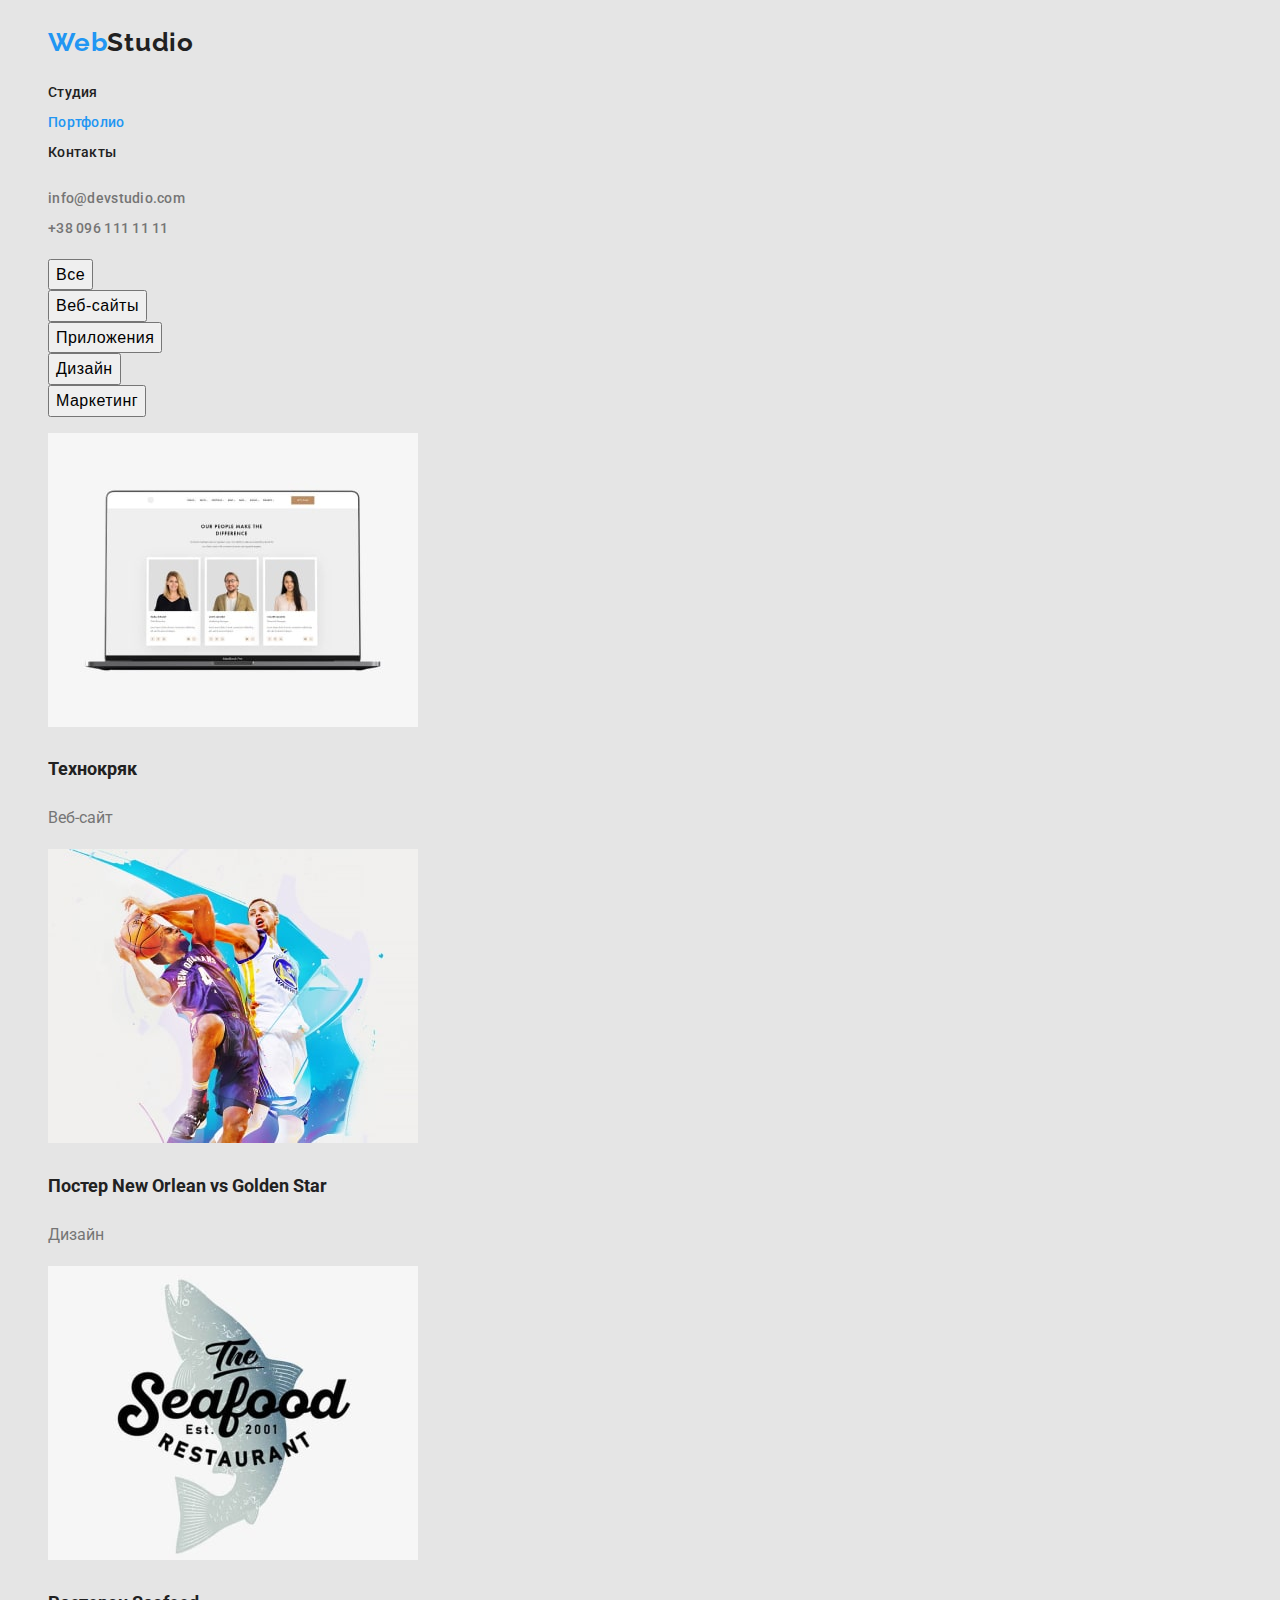
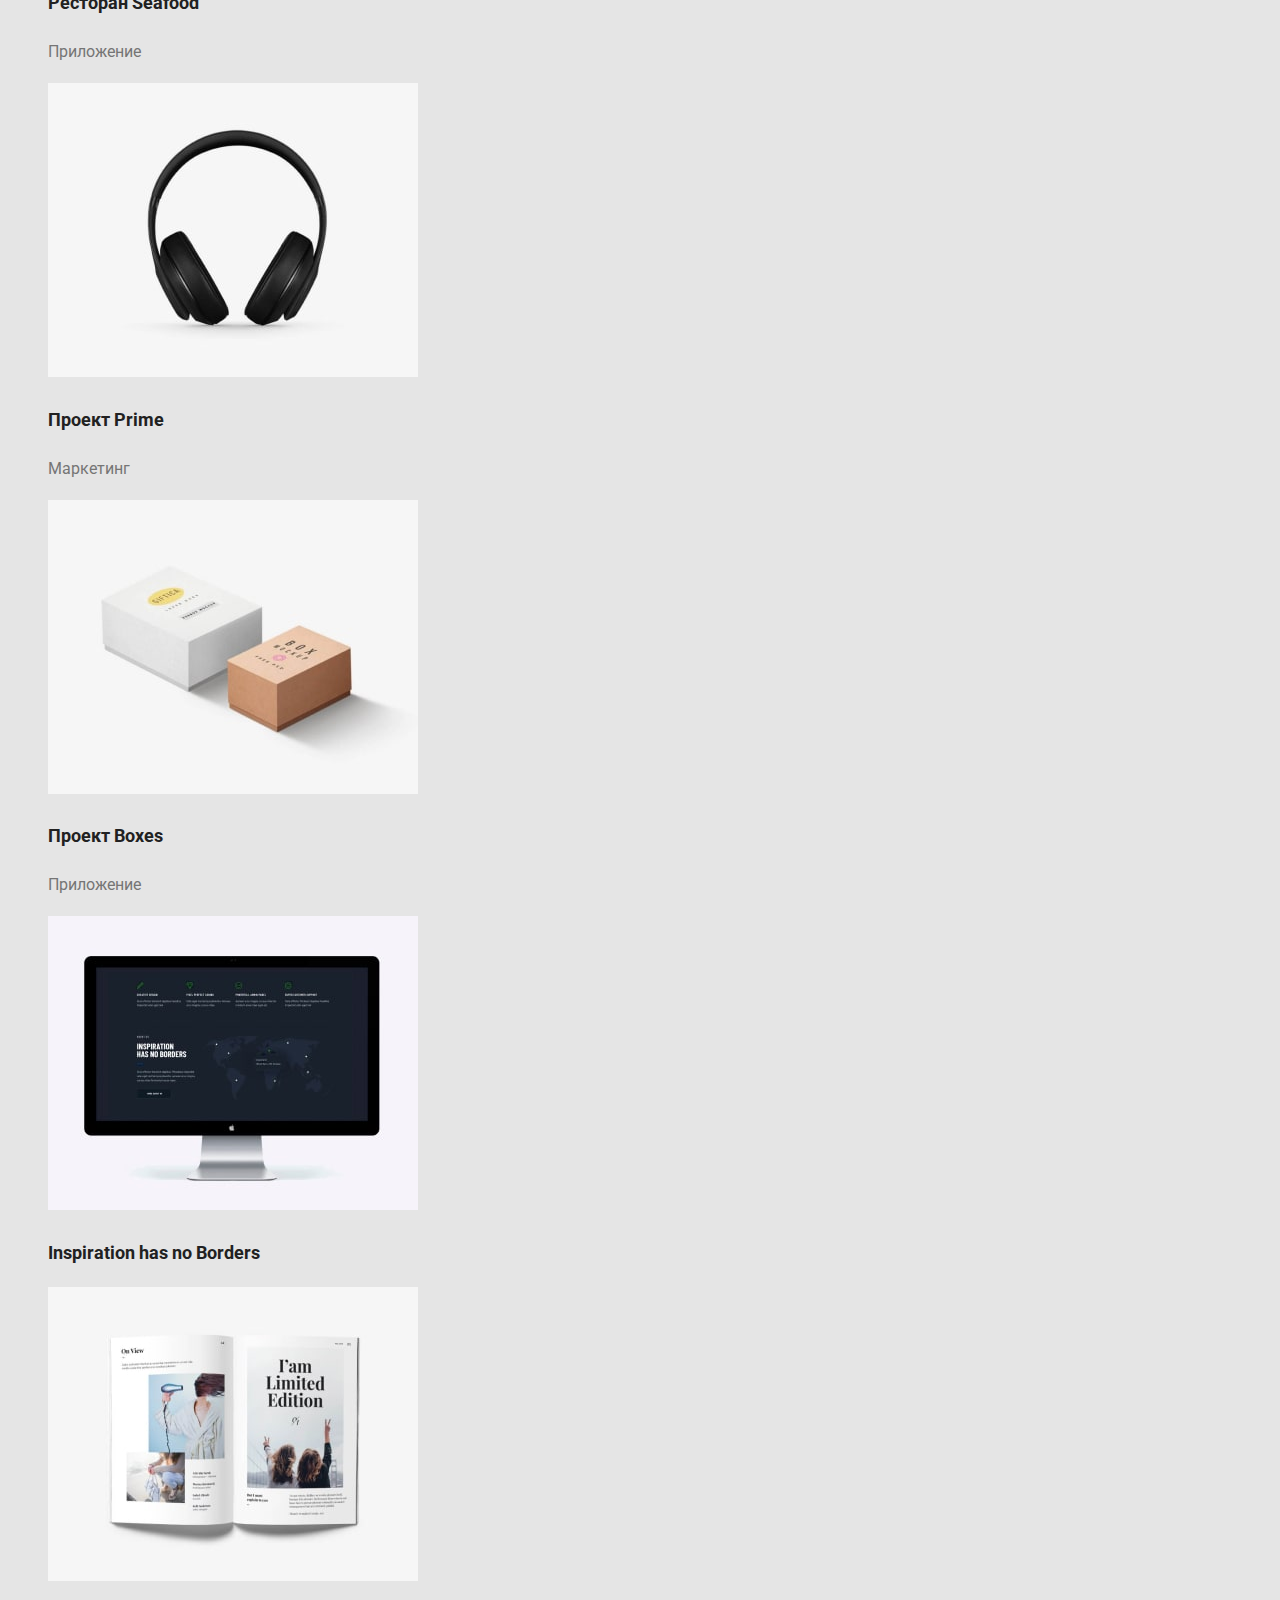
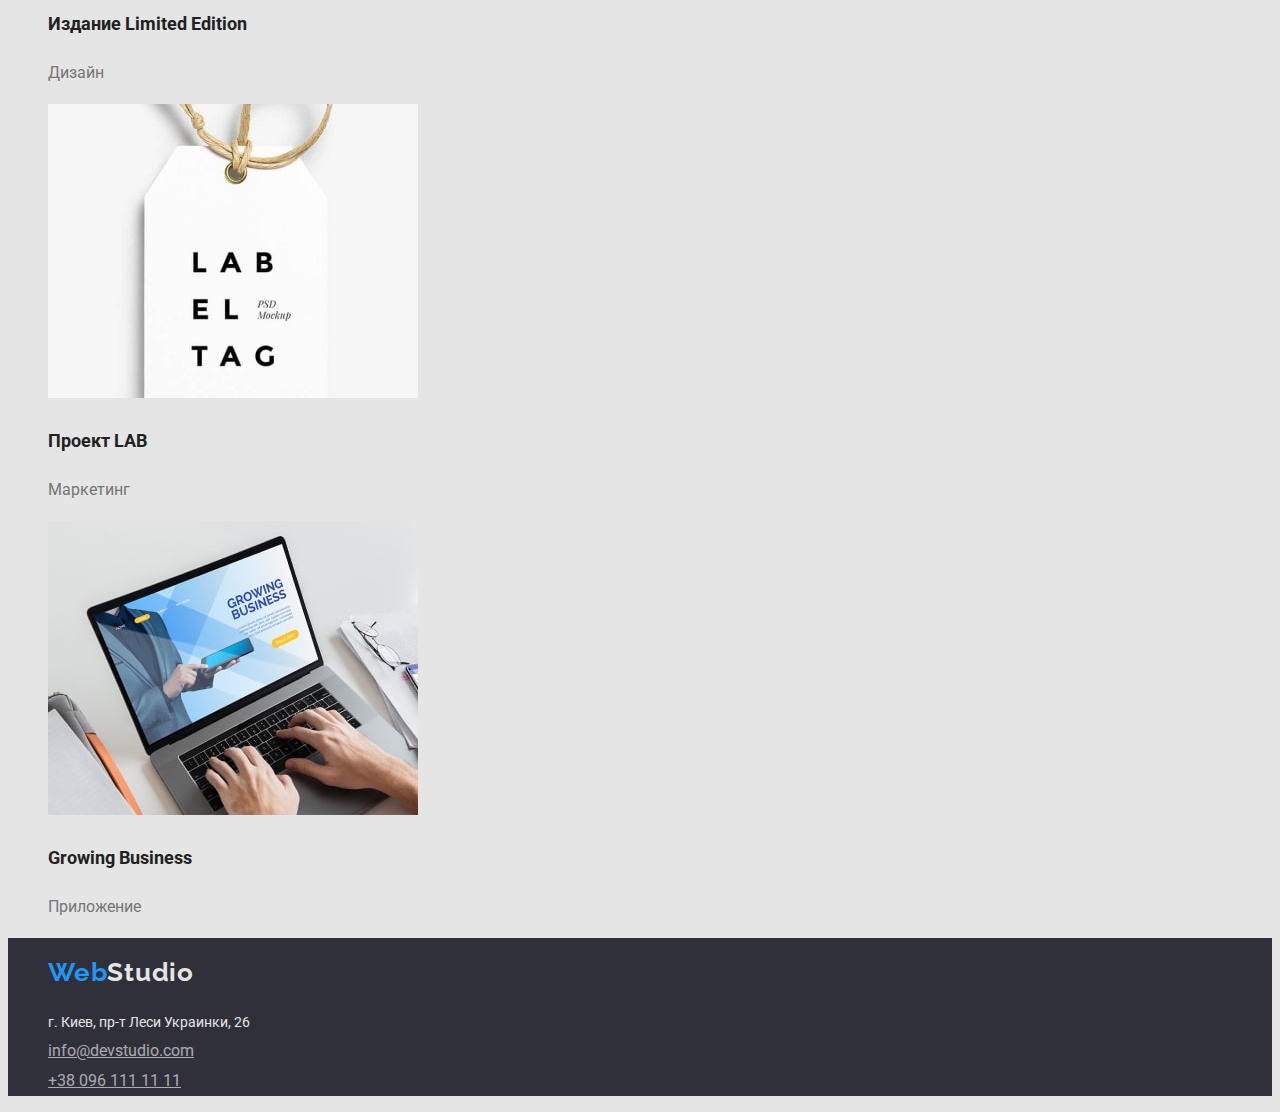
==== portfolio.html @ e4aa6d8c "+ hw-2" ====
<!DOCTYPE html>
<html lang="ru">

<head>
    <meta charset="UTF-8">
    <meta http-equiv="X-UA-Compatible" content="IE=edge">
    <meta name="viewport" content="width=device-width, initial-scale=1.0">
    <title>Документи</title>
    <link rel="preconnect" href="https://fonts.googleapis.com">
    <link rel="preconnect" href="https://fonts.gstatic.com" crossorigin>
    <link
        href="https://fonts.googleapis.com/css2?family=Raleway:wght@700&family=Roboto:wght@400;500;700;900&display=swap"
        rel="stylesheet">
    <link rel="stylesheet" href="https://cdnjs.cloudflare.com/ajax/libs/modern-normalize/1.1.0/modern-normalize.min.css"
        integrity="sha512-wpPYUAdjBVSE4KJnH1VR1HeZfpl1ub8YT/NKx4PuQ5NmX2tKuGu6U/JRp5y+Y8XG2tV+wKQpNHVUX03MfMFn9Q=="
        crossorigin="anonymous" referrerpolicy="no-referrer" />
    <link rel="stylesheet" href="css/styles.css">
</head>

<body>
    <header class="header">
        <a href="./index.html" class="header-logo"><span class="accent">Web</span>Studio</a>
        <nav class="header-nav">
            <ul class="list list-header">
                <li> <a class="link link-header " href="./index.html">Студия</a></li>
                <li> <a class="link link-header current" href="./portfolio.html">Портфолио</a></li>
                <li> <a class="link link-header" href="">Контакты</a></li>
            </ul>
        </nav>
        <ul class="list list-contact">
            <li><a class="link link-contact-header" href="mailto:info@example.com">info@devstudio.com</a></li>
            <li><a class="link link-contact-header" href="tel:+380991111111">+38 096 111 11 11</a></li>
        </ul>
    </header>
    <main>
        <h1 class="visually-hidden">Фильтр</h1>
        <section>
            <ul class="list item-btn ">
                <li><button type="button" class="btn">Все</button></li>
                <li><button type="button" class="btn">Веб-сайты</button></li>
                <li><button type="button" class="btn">Приложения</button></li>
                <li><button type="button" class="btn">Дизайн</button></li>
                <li><button type="button" class="btn">Маркетинг</button></li>
            </ul>
            <ul class="list  list-foto">
                <li>
                    <img src="./images/images-portfolio/technokriak-min.jpg" alt="Технокряк" width="370" />
                    <h2 class="title-foto">Технокряк</h2>
                    <p>Веб-сайт</p>
                </li>
                <li>
                    <img src="./images/images-portfolio/neworlean.jpg" alt="Постер" width="370" />
                    <h2 class="title-foto" lang="eu">Постер New Orlean vs Golden Star</h2>
                    <p>Дизайн</p>
                </li>
                <li>
                    <img src="./images/images-portfolio/seafood-min.jpg" alt="Ресторан" width="370" />
                    <h2 class="title-foto" lang="eu">Ресторан Seafood</h2>
                    <p>Приложение</p>
                </li>
                <li>
                    <img src="./images/images-portfolio/prime-min.jpg" alt="Проект" width="370" />
                    <h2 class="title-foto" lang="eu">Проект Prime</h2>
                    <p>Маркетинг</p>
                </li>
                <li>
                    <img src="./images/images-portfolio/boxes.jpg" alt="Проект" width="370" />
                    <h2 class="title-foto" lang="eu">Проект Boxes</h2>
                    <p>Приложение</p>
                </li>
                <li>
                    <img src="./images/images-portfolio/borders.jpg" alt="У вдохновения нет границ" width="370" />
                    <h2 class="title-foto" lang="eu">Inspiration has no Borders</h2>
                    <p></p>
                </li>
                <li>
                    <img src="./images/images-portfolio/limited.jpg" alt="Издание" width="370" />
                    <h2 class="title-foto" lang="eu">Издание Limited Edition</h2>
                    <p>Дизайн</p>
                </li>
                <li>
                    <img src="./images/images-portfolio/lab.jpg" alt="Проект" width="370" />
                    <h2 class="title-foto" lang="eu">Проект LAB</h2>
                    <p>Маркетинг</p>
                </li>
                <li>
                    <img src="./images/images-portfolio/growing.jpg" alt="Растущий бизнес" width="370" />
                    <h2 class="title-foto" lang="eu">Growing Business</h2>
                    <p>Приложение</p>
                </li>
            </ul>
        </section>

    </main>

    <!--футер-->
    <footer class="footer">
        <a href="./index.html" class="header-logo">
            <span class="accent-text">Web</span><span class="accent-footer">Studio</span>
        </a>
        <address>
            <ul class="list list-address">
                <li><a class="link-address" href="https://goo.gl/maps/5wdSebTPjXSbWdhW7">г. Киев, пр-т Леси Украинки,
                        26</a> </li>
                <li><a class="link link-contact" href="mailto:info@example.com">info@devstudio.com</a></li>
                <li><a class="link link-contact" href="tel:+380991111111">+38 096 111 11 11</a></li>
            </ul>
        </address>

    </footer>


</body>

</html>
---- css/styles.css ----
:root {
  --primary-text-color: #757575;
  --title-text-color: #212121;
  --accent-text-color: #2196f3;
  --primary-fon-color: #e5e5e5;
}
body {
  background-color: var(--primary-fon-color);
  color: var(--primary-text-color);

  font-family: Roboto, sans-serif;
  font-size: 16px;
  line-height: 1.87em;
}

/*------------HEADER------------------*/
.visually-hidden {
  position: absolute;
  clip: rect(0 0 0 0);
  width: 1px;
  height: 1px;
  margin: -1px;
  border: 0;
  padding: 0;
  overflow: hidden;
}

.header-logo {
  color: var(--title-text-color);
  font-family: Raleway;
  font-weight: 700;
  font-size: 26px;
  line-height: 1.15;
  letter-spacing: 0.03em;
  text-decoration: none;
}
.accent {
  color: var(--accent-text-color);
}
.link-header {
  color: var(--title-text-color);
  font-weight: 500;
  font-size: 14px;
  line-height: 1.14;
  letter-spacing: 0.02em;
  text-decoration: none;
}
.current{
  color: var(--accent-text-color);
}
.link-header:hover,
:focus {
  color: #2196f3;
}
.link-contact-header {
    color: rgba(117, 117, 117, 1);
    font-weight: 500;
    font-size: 14px;
    line-height: 1.14;
    letter-spacing: 0.02em;
    text-decoration: none;
  }
.link-contact-header:hover,
:focus {
  color: #2196f3;
  text-decoration: none;
}
.link {
  list-style: none;
}
.list {
  list-style: none;
}
/*------------main-------------*/
.btn {
  font-weight: 500;
  font-size: 16px;
  line-height: 1.6;
  cursor: pointer;
  text-align: center;
  letter-spacing: 0.03em;
}
.btn:hover,
:focus {
  color: var(--accent-text-color);
}

.title-foto {
  color: var(--title-text-color);
  font-weight: 700;
  font-size: 18px;
  line-height: 2;
}
/*---------------------FOOTER----------------------*/
.accent-text {
  color: var(--accent-text-color);
  font-family: Raleway;
  font-weight: 700;
  font-size: 26px;
  line-height: 1.15;
  text-decoration: none;
}
.header-logo {
  display: inline-block;
  margin-top: 20px;
  margin-left: 40px;
}
.accent-footer {
  color: var(--primary-fon-color);
}
.link-address {
  color:var(--primary-fon-color);
  font-family: Roboto, sans-serif;
  font-weight: 400;
  font-size: 14px;
  line-height: 1.71;
  font-style: normal;
  text-decoration: none;
}
.link-contact {
  font-family: Roboto, sans-serif;
  font-style: normal;
  color:  rgba(255, 255, 255, 0.6);
}
.footer {
  background-color: rgba(47, 48, 58, 1);
;
}

/*------------------HERO----------------*/
.hero {
  background: #2f303a;
}
.title-hero {
  color: #ffffff;
  font-weight: 900;
  font-size: 44px;
  line-height: 1.36;
  text-align: center;
  letter-spacing: 0.06em;
  text-transform: uppercase;
}
.title-btn {
  background-color: var(--accent-text-color);
  color: #ffffff;
  font-size: 16px;
  line-height: 1.87;
  align-items: center;
  text-align: center;
  letter-spacing: 0.06em;
  
}
/*---------------INFO----------------*/
.title-info {
  font-weight: bold;
  font-size: 14px;
  line-height: 1.14;
  letter-spacing: 0.03em;
  text-transform: uppercase;
  color: #212121;
}
.text-info {
  font-style: normal;
  font-weight: normal;
  font-size: 14px;
  line-height: 1.71;
  letter-spacing: 0.03em;
}
/*----------WORK----------------*/
.title-work {
  font-style: normal;
  font-weight: bold;
  font-size: 36px;
  line-height: 1.7;
  text-align: center;
  letter-spacing: 0.03em;
  color: #212121;
}
/*------------------TEAM-------------*/
.title-team {
  font-style: normal;
  font-weight: bold;
  font-size: 36px;
  line-height: 1.7;
  text-align: center;
  letter-spacing: 0.03em;
  color: #212121;
}
.title-pre-team {
  font-style: normal;
  font-weight: 500;
  font-size: 16px;
  line-height: 1.19;
  text-align: center;
  letter-spacing: 0.03em;
  color: #212121;
}
.text-team {
  font-style: normal;
  font-weight: normal;
  font-size: 16px;
  line-height: 1.19;
  text-align: center;
  letter-spacing: 0.03em;
}
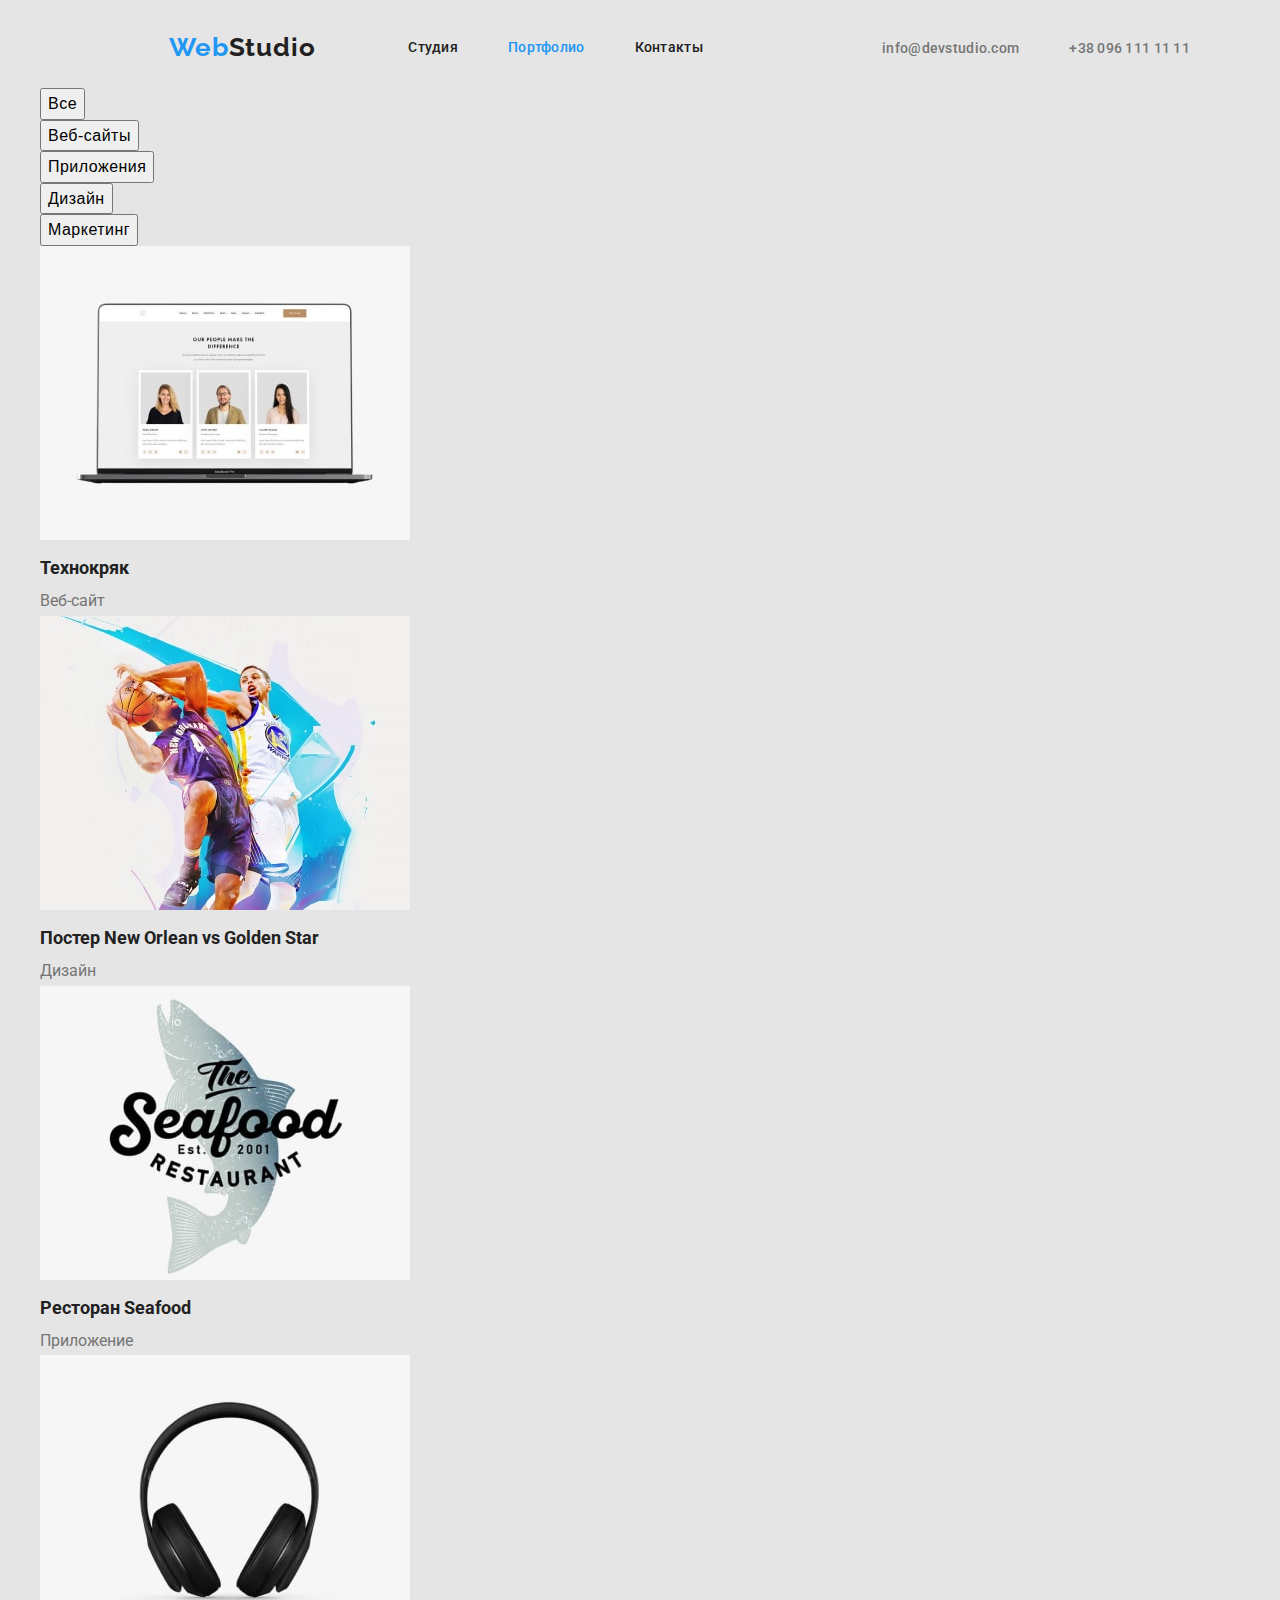
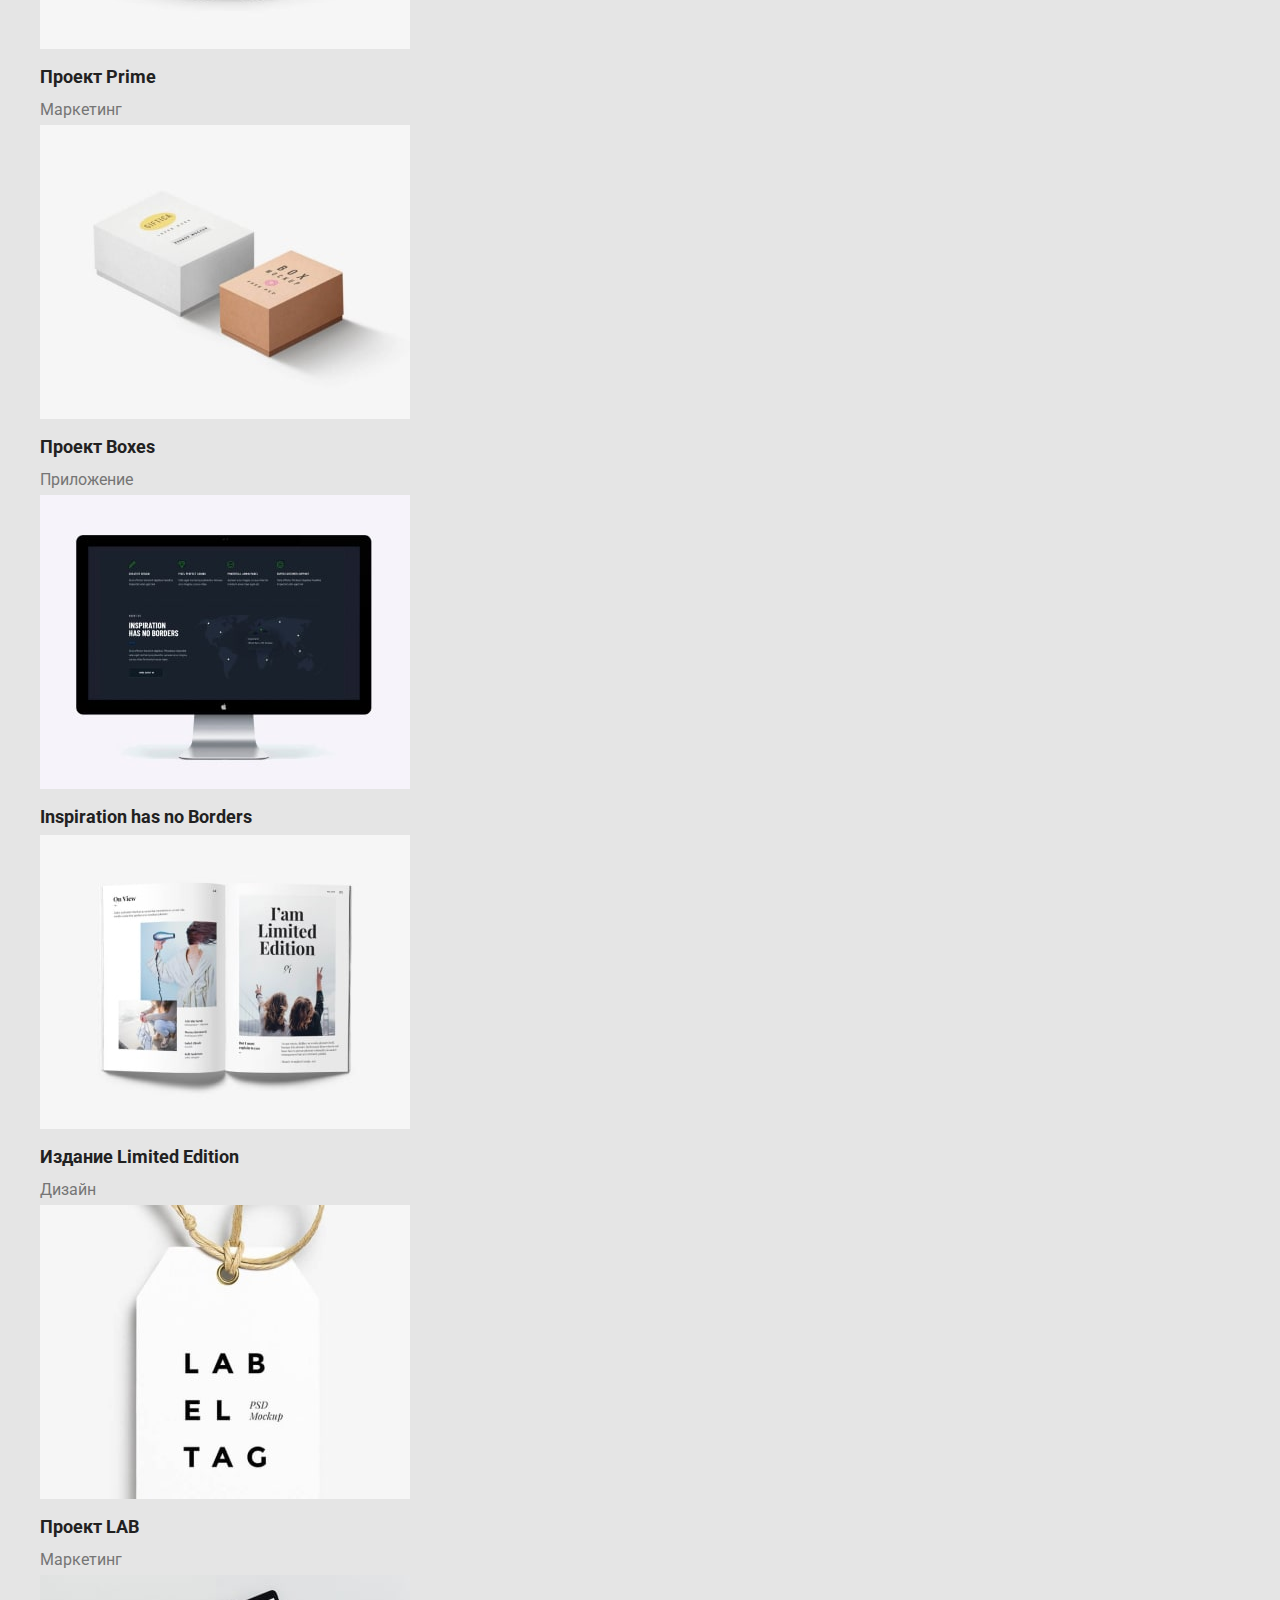
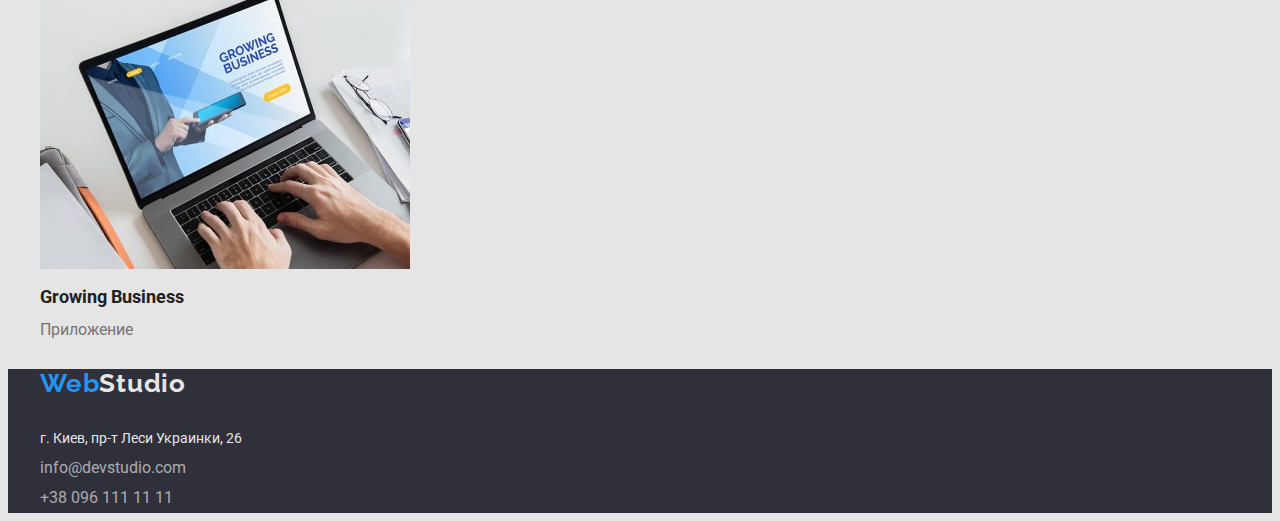
==== commit 2f9876fc: "+index css flex" ====
--- a/portfolio.html
+++ b/portfolio.html
@@ -11,18 +11,19 @@
     <link
         href="https://fonts.googleapis.com/css2?family=Raleway:wght@700&family=Roboto:wght@400;500;700;900&display=swap"
         rel="stylesheet">
-    <link rel="stylesheet" href="https://cdnjs.cloudflare.com/ajax/libs/modern-normalize/1.1.0/modern-normalize.min.css"
-        integrity="sha512-wpPYUAdjBVSE4KJnH1VR1HeZfpl1ub8YT/NKx4PuQ5NmX2tKuGu6U/JRp5y+Y8XG2tV+wKQpNHVUX03MfMFn9Q=="
-        crossorigin="anonymous" referrerpolicy="no-referrer" />
-    <link rel="stylesheet" href="css/styles.css">
+        <link rel="stylesheet" href="https://cdnjs.cloudflare.com/ajax/libs/modern-normalize/1.1.0/modern-normalize.min.css" integrity="sha512-wpPYUAdjBVSE4KJnH1VR1HeZfpl1ub8YT/NKx4PuQ5NmX2tKuGu6U/JRp5y+Y8XG2tV+wKQpNHVUX03MfMFn9Q==" crossorigin="anonymous" referrerpolicy="no-referrer" />
+    <link rel="stylesheet" href="./css/styles.css">
 </head>
 
 <body>
     <header class="header">
-        <a href="./index.html" class="header-logo"><span class="accent">Web</span>Studio</a>
+        <div class="container nav-header">
+        <a href="./index.html" class="header-logo">
+            <span class="accent">Web</span>Studio
+        </a>
         <nav class="header-nav">
             <ul class="list list-header">
-                <li> <a class="link link-header " href="./index.html">Студия</a></li>
+                <li> <a class="link link-header" href="./index.html">Студия</a></li>
                 <li> <a class="link link-header current" href="./portfolio.html">Портфолио</a></li>
                 <li> <a class="link link-header" href="">Контакты</a></li>
             </ul>
@@ -31,8 +32,10 @@
             <li><a class="link link-contact-header" href="mailto:info@example.com">info@devstudio.com</a></li>
             <li><a class="link link-contact-header" href="tel:+380991111111">+38 096 111 11 11</a></li>
         </ul>
+    </div>
     </header>
     <main>
+        <div class="container">
         <h1 class="visually-hidden">Фильтр</h1>
         <section>
             <ul class="list item-btn ">
@@ -90,11 +93,12 @@
                 </li>
             </ul>
         </section>
-
+</div>
     </main>
 
     <!--футер-->
     <footer class="footer">
+        <div class="container">
         <a href="./index.html" class="header-logo">
             <span class="accent-text">Web</span><span class="accent-footer">Studio</span>
         </a>
@@ -106,7 +110,7 @@
                 <li><a class="link link-contact" href="tel:+380991111111">+38 096 111 11 11</a></li>
             </ul>
         </address>
-
+</div>
     </footer>
 
 
--- a/css/styles.css
+++ b/css/styles.css
@@ -12,7 +12,28 @@
   font-size: 16px;
   line-height: 1.87em;
 }
-
+p,
+h1,
+h2,
+h3,
+h4,
+h5,
+h6{
+  margin:0;
+}
+ul{
+  margin: 0;
+  padding: 0;
+}
+button{
+  cursor: pointer;
+}
+.container {
+  margin-left: auto;
+  margin-right: auto;
+  width: 1200px;
+
+}
 /*------------HEADER------------------*/
 .visually-hidden {
   position: absolute;
@@ -24,7 +45,6 @@
   padding: 0;
   overflow: hidden;
 }
-
 .header-logo {
   color: var(--title-text-color);
   font-family: Raleway;
@@ -33,24 +53,46 @@
   line-height: 1.15;
   letter-spacing: 0.03em;
   text-decoration: none;
+  display: block;
+
+  margin-top: 24px;
+  margin-bottom: 25px;
+  margin-left: auto;
+  
+
 }
 .accent {
   color: var(--accent-text-color);
 }
+.list-header{
+  display:flex;
+  margin-left:  93px;;
+}
+.list-header .link-header:not(last-child){
+    margin-right: 50px;
+}
+
+
 .link-header {
+  display:block;
+  padding-top: 32px; ;
+  padding-bottom: 32px;
+
   color: var(--title-text-color);
   font-weight: 500;
   font-size: 14px;
   line-height: 1.14;
   letter-spacing: 0.02em;
   text-decoration: none;
-}
-.current{
-  color: var(--accent-text-color);
-}
+  
+}
+
 .link-header:hover,
 :focus {
   color: #2196f3;
+}
+.current{
+  color: var(--accent-text-color);
 }
 .link-contact-header {
     color: rgba(117, 117, 117, 1);
@@ -65,8 +107,20 @@
   color: #2196f3;
   text-decoration: none;
 }
+.nav-header{
+  display:flex;
+  align-items: center;
+}
+.list-contact{
+  display:flex;
+  margin-left: auto;
+}
+.link-contact-header:not(last-child){
+  margin-right: 50px;
+}
 .link {
   list-style: none;
+  text-decoration: none;
 }
 .list {
   list-style: none;
@@ -92,6 +146,12 @@
   line-height: 2;
 }
 /*---------------------FOOTER----------------------*/
+
+.footer-container
+{
+  padding-top: 60px;
+  padding-bottom: 60px;
+}
 .accent-text {
   color: var(--accent-text-color);
   font-family: Raleway;
@@ -100,11 +160,7 @@
   line-height: 1.15;
   text-decoration: none;
 }
-.header-logo {
-  display: inline-block;
-  margin-top: 20px;
-  margin-left: 40px;
-}
+
 .accent-footer {
   color: var(--primary-fon-color);
 }
@@ -128,13 +184,21 @@
 }
 
 /*------------------HERO----------------*/
-.hero {
-  background: #2f303a;
+
+.hero-container{
+  padding-top: 94px;
+  padding-bottom: 94px;
+  background-color: #2F303A
+}
+.title-hero {
+  display: block;
+  margin-top:auto;
+  
 }
 .title-hero {
   color: #ffffff;
-  font-weight: 900;
-  font-size: 44px;
+font-weight: 900;
+font-size: 44px;
   line-height: 1.36;
   text-align: center;
   letter-spacing: 0.06em;
@@ -145,12 +209,33 @@
   color: #ffffff;
   font-size: 16px;
   line-height: 1.87;
-  align-items: center;
-  text-align: center;
   letter-spacing: 0.06em;
   
 }
+.title-btn{
+  display:block;
+  margin: auto;
+  margin-top: 30px;
+  width: 200px;
+  height: 50px;
+  
+
+
+}
 /*---------------INFO----------------*/
+.container-info{
+  padding-top: 94px;
+  padding-bottom: 94px;
+}
+.list-info{
+  display:flex;
+}
+.list-info .item-info:not(last-child) {
+  padding-right: 30px;
+}
+.title-info{
+  padding-bottom: 10px;
+}
 .title-info {
   font-weight: bold;
   font-size: 14px;
@@ -167,6 +252,20 @@
   letter-spacing: 0.03em;
 }
 /*----------WORK----------------*/
+.title-work{
+  margin-bottom: 50px;
+}
+.container-work{
+  padding-top: 94px;
+  padding-bottom: 94px;
+
+}
+.list-work{
+  display: flex;
+}
+.item-work:not(last-child){
+  padding-right: 30px;
+}
 .title-work {
   font-style: normal;
   font-weight: bold;
@@ -177,6 +276,19 @@
   color: #212121;
 }
 /*------------------TEAM-------------*/
+.title-team{
+  margin-bottom:50px;
+}
+.container-team{
+  padding-top: 94px;
+  padding-bottom: 94px;
+}
+.list-team{
+  display: flex;
+}
+.item-team{
+  padding-right: 30px;
+}
 .title-team {
   font-style: normal;
   font-weight: bold;
@@ -194,6 +306,8 @@
   text-align: center;
   letter-spacing: 0.03em;
   color: #212121;
+
+  margin-top: 30px;
 }
 .text-team {
   font-style: normal;
@@ -202,4 +316,6 @@
   line-height: 1.19;
   text-align: center;
   letter-spacing: 0.03em;
-}
+
+margin-top: 10px;
+}
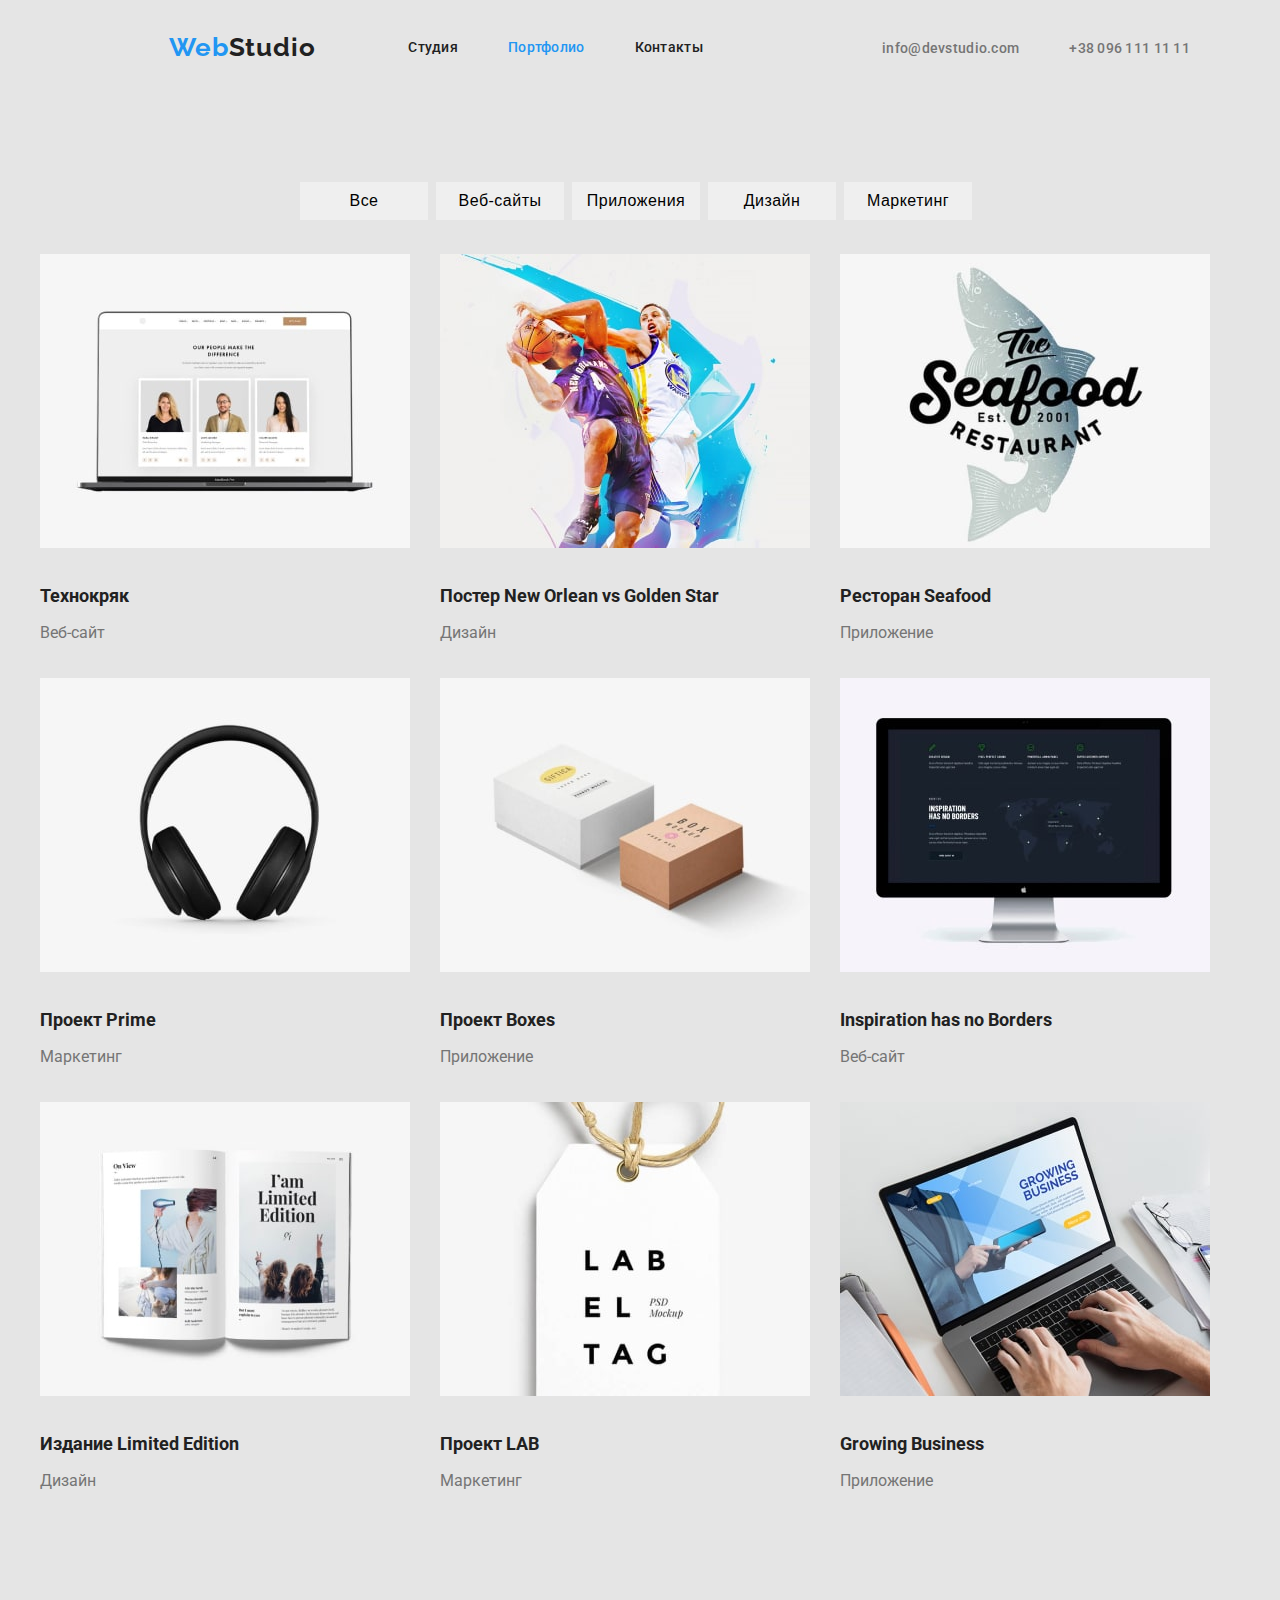
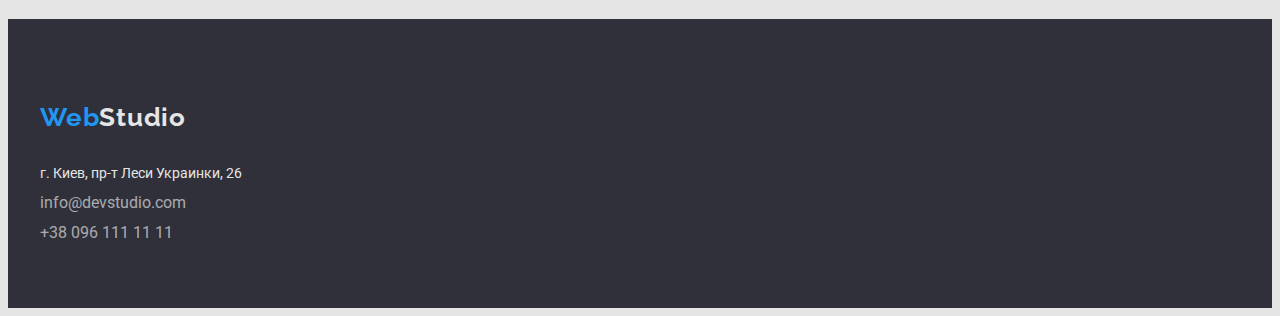
==== commit 22126b6a: "+portfolio css flex" ====
--- a/portfolio.html
+++ b/portfolio.html
@@ -11,106 +11,109 @@
     <link
         href="https://fonts.googleapis.com/css2?family=Raleway:wght@700&family=Roboto:wght@400;500;700;900&display=swap"
         rel="stylesheet">
-        <link rel="stylesheet" href="https://cdnjs.cloudflare.com/ajax/libs/modern-normalize/1.1.0/modern-normalize.min.css" integrity="sha512-wpPYUAdjBVSE4KJnH1VR1HeZfpl1ub8YT/NKx4PuQ5NmX2tKuGu6U/JRp5y+Y8XG2tV+wKQpNHVUX03MfMFn9Q==" crossorigin="anonymous" referrerpolicy="no-referrer" />
+    <link rel="stylesheet" href="https://cdnjs.cloudflare.com/ajax/libs/modern-normalize/1.1.0/modern-normalize.min.css"
+        integrity="sha512-wpPYUAdjBVSE4KJnH1VR1HeZfpl1ub8YT/NKx4PuQ5NmX2tKuGu6U/JRp5y+Y8XG2tV+wKQpNHVUX03MfMFn9Q=="
+        crossorigin="anonymous" referrerpolicy="no-referrer" />
     <link rel="stylesheet" href="./css/styles.css">
 </head>
 
 <body>
     <header class="header">
         <div class="container nav-header">
-        <a href="./index.html" class="header-logo">
-            <span class="accent">Web</span>Studio
-        </a>
-        <nav class="header-nav">
-            <ul class="list list-header">
-                <li> <a class="link link-header" href="./index.html">Студия</a></li>
-                <li> <a class="link link-header current" href="./portfolio.html">Портфолио</a></li>
-                <li> <a class="link link-header" href="">Контакты</a></li>
+            <a href="./index.html" class="header-logo">
+                <span class="accent">Web</span>Studio
+            </a>
+            <nav class="header-nav">
+                <ul class="list list-header">
+                    <li> <a class="link link-header" href="./index.html">Студия</a></li>
+                    <li> <a class="link link-header current" href="./portfolio.html">Портфолио</a></li>
+                    <li> <a class="link link-header" href="">Контакты</a></li>
+                </ul>
+            </nav>
+            <ul class="list list-contact">
+                <li><a class="link link-contact-header" href="mailto:info@example.com">info@devstudio.com</a></li>
+                <li><a class="link link-contact-header" href="tel:+380991111111">+38 096 111 11 11</a></li>
             </ul>
-        </nav>
-        <ul class="list list-contact">
-            <li><a class="link link-contact-header" href="mailto:info@example.com">info@devstudio.com</a></li>
-            <li><a class="link link-contact-header" href="tel:+380991111111">+38 096 111 11 11</a></li>
-        </ul>
-    </div>
+        </div>
     </header>
     <main>
-        <div class="container">
-        <h1 class="visually-hidden">Фильтр</h1>
-        <section>
-            <ul class="list item-btn ">
-                <li><button type="button" class="btn">Все</button></li>
-                <li><button type="button" class="btn">Веб-сайты</button></li>
-                <li><button type="button" class="btn">Приложения</button></li>
-                <li><button type="button" class="btn">Дизайн</button></li>
-                <li><button type="button" class="btn">Маркетинг</button></li>
-            </ul>
-            <ul class="list  list-foto">
-                <li>
-                    <img src="./images/images-portfolio/technokriak-min.jpg" alt="Технокряк" width="370" />
-                    <h2 class="title-foto">Технокряк</h2>
-                    <p>Веб-сайт</p>
-                </li>
-                <li>
-                    <img src="./images/images-portfolio/neworlean.jpg" alt="Постер" width="370" />
-                    <h2 class="title-foto" lang="eu">Постер New Orlean vs Golden Star</h2>
-                    <p>Дизайн</p>
-                </li>
-                <li>
-                    <img src="./images/images-portfolio/seafood-min.jpg" alt="Ресторан" width="370" />
-                    <h2 class="title-foto" lang="eu">Ресторан Seafood</h2>
-                    <p>Приложение</p>
-                </li>
-                <li>
-                    <img src="./images/images-portfolio/prime-min.jpg" alt="Проект" width="370" />
-                    <h2 class="title-foto" lang="eu">Проект Prime</h2>
-                    <p>Маркетинг</p>
-                </li>
-                <li>
-                    <img src="./images/images-portfolio/boxes.jpg" alt="Проект" width="370" />
-                    <h2 class="title-foto" lang="eu">Проект Boxes</h2>
-                    <p>Приложение</p>
-                </li>
-                <li>
-                    <img src="./images/images-portfolio/borders.jpg" alt="У вдохновения нет границ" width="370" />
-                    <h2 class="title-foto" lang="eu">Inspiration has no Borders</h2>
-                    <p></p>
-                </li>
-                <li>
-                    <img src="./images/images-portfolio/limited.jpg" alt="Издание" width="370" />
-                    <h2 class="title-foto" lang="eu">Издание Limited Edition</h2>
-                    <p>Дизайн</p>
-                </li>
-                <li>
-                    <img src="./images/images-portfolio/lab.jpg" alt="Проект" width="370" />
-                    <h2 class="title-foto" lang="eu">Проект LAB</h2>
-                    <p>Маркетинг</p>
-                </li>
-                <li>
-                    <img src="./images/images-portfolio/growing.jpg" alt="Растущий бизнес" width="370" />
-                    <h2 class="title-foto" lang="eu">Growing Business</h2>
-                    <p>Приложение</p>
-                </li>
-            </ul>
-        </section>
-</div>
+        <div class="container filter-container">
+            <h1 class="visually-hidden">Фильтр</h1>
+            <section>
+                <ul class="list items-btn ">
+                    <li><button type="button" class="btn">Все</button></li>
+                    <li><button type="button" class="btn">Веб-сайты</button></li>
+                    <li><button type="button" class="btn">Приложения</button></li>
+                    <li><button type="button" class="btn">Дизайн</button></li>
+                    <li><button type="button" class="btn">Маркетинг</button></li>
+                </ul>
+                <ul class="list  list-foto">
+                    <li class="item-foto">
+                        <img src="./images/images-portfolio/technokriak-min.jpg" alt="Технокряк" width="370" />
+                        <h2 class="title-foto">Технокряк</h2>
+                        <p class="text-foto">Веб-сайт</p>
+                    </li>
+                    <li class="item-foto">
+                        <img src="./images/images-portfolio/neworlean.jpg" alt="Постер" width="370" />
+                        <h2 class="title-foto" lang="eu">Постер New Orlean vs Golden Star</h2>
+                        <p class="text-foto">Дизайн</p>
+                    </li>
+                    <li class="item-foto">
+                        <img src="./images/images-portfolio/seafood-min.jpg" alt="Ресторан" width="370" />
+                        <h2 class="title-foto" lang="eu">Ресторан Seafood</h2>
+                        <p class="text-foto">Приложение</p>
+                    </li>
+                    <li class="item-foto">
+                        <img src="./images/images-portfolio/prime-min.jpg" alt="Проект" width="370" />
+                        <h2 class="title-foto" lang="eu">Проект Prime</h2>
+                        <p class="text-foto">Маркетинг</p>
+                    </li>
+                    <li class="item-foto">
+                        <img src="./images/images-portfolio/boxes.jpg" alt="Проект" width="370" />
+                        <h2 class="title-foto" lang="eu">Проект Boxes</h2>
+                        <p class="text-foto">Приложение</p>
+                    </li>
+                    <li class="item-foto">
+                        <img src="./images/images-portfolio/borders.jpg" alt="У вдохновения нет границ" width="370" />
+                        <h2 class="title-foto" lang="eu">Inspiration has no Borders</h2>
+                        <p class="text-foto">Веб-сайт</p>
+                    </li>
+                    <li class="item-foto">
+                        <img src="./images/images-portfolio/limited.jpg" alt="Издание" width="370" />
+                        <h2 class="title-foto" lang="eu">Издание Limited Edition</h2>
+                        <p class="text-foto">Дизайн</p>
+                    </li>
+                    <li class="item-foto">
+                        <img src="./images/images-portfolio/lab.jpg" alt="Проект" width="370" />
+                        <h2 class="title-foto" lang="eu">Проект LAB</h2>
+                        <p class="text-foto">Маркетинг</p>
+                    </li>
+                    <li class="item-foto">
+                        <img src="./images/images-portfolio/growing.jpg" alt="Растущий бизнес" width="370" />
+                        <h2 class="title-foto" lang="eu">Growing Business</h2>
+                        <p class="text-foto">Приложение</p>
+                    </li>
+                </ul>
+            </section>
+        </div>
     </main>
 
     <!--футер-->
     <footer class="footer">
-        <div class="container">
-        <a href="./index.html" class="header-logo">
-            <span class="accent-text">Web</span><span class="accent-footer">Studio</span>
-        </a>
-        <address>
-            <ul class="list list-address">
-                <li><a class="link-address" href="https://goo.gl/maps/5wdSebTPjXSbWdhW7">г. Киев, пр-т Леси Украинки,
-                        26</a> </li>
-                <li><a class="link link-contact" href="mailto:info@example.com">info@devstudio.com</a></li>
-                <li><a class="link link-contact" href="tel:+380991111111">+38 096 111 11 11</a></li>
-            </ul>
-        </address>
-</div>
+        <div class="container footer-container">
+            <a href="./index.html" class="header-logo">
+                <span class="accent-text">Web</span><span class="accent-footer">Studio</span>
+            </a>
+            <address>
+                <ul class="list list-address">
+                    <li><a class="link-address" href="https://goo.gl/maps/5wdSebTPjXSbWdhW7">г. Киев, пр-т Леси
+                            Украинки,
+                            26</a> </li>
+                    <li><a class="link link-contact" href="mailto:info@example.com">info@devstudio.com</a></li>
+                    <li><a class="link link-contact" href="tel:+380991111111">+38 096 111 11 11</a></li>
+                </ul>
+            </address>
+        </div>
     </footer>
 
 
--- a/css/styles.css
+++ b/css/styles.css
@@ -126,17 +126,32 @@
   list-style: none;
 }
 /*------------main-------------*/
+.filter-container{
+  padding-top: 94px;
+  padding-bottom: 94px;
+}
+.items-btn{
+  display: block;
+  display: flex;
+  justify-content: center;
+  margin-bottom: 34px;
+}
 .btn {
   font-weight: 500;
   font-size: 16px;
-  line-height: 1.6;
-  cursor: pointer;
-  text-align: center;
-  letter-spacing: 0.03em;
+  line-height: 1.16;
+  letter-spacing: 0.03em;
+
+  width: 128px;
+  height: 38px;
+  margin-right: 8px;
+  border: rgba(117, 117, 117, 1);
 }
 .btn:hover,
 :focus {
-  color: var(--accent-text-color);
+  background-color: var(--accent-text-color);
+  color:#ffffff;
+
 }
 
 .title-foto {
@@ -218,9 +233,21 @@
   margin-top: 30px;
   width: 200px;
   height: 50px;
-  
-
-
+}
+.list-foto{
+  display: flex;
+  flex-wrap: wrap;
+}
+.item-foto{
+  margin-right: 30px;
+  
+}
+.title-foto {
+  margin-top: 20px;
+}
+.text-foto{
+  margin-top: 4px;
+  margin-bottom: 30px;
 }
 /*---------------INFO----------------*/
 .container-info{
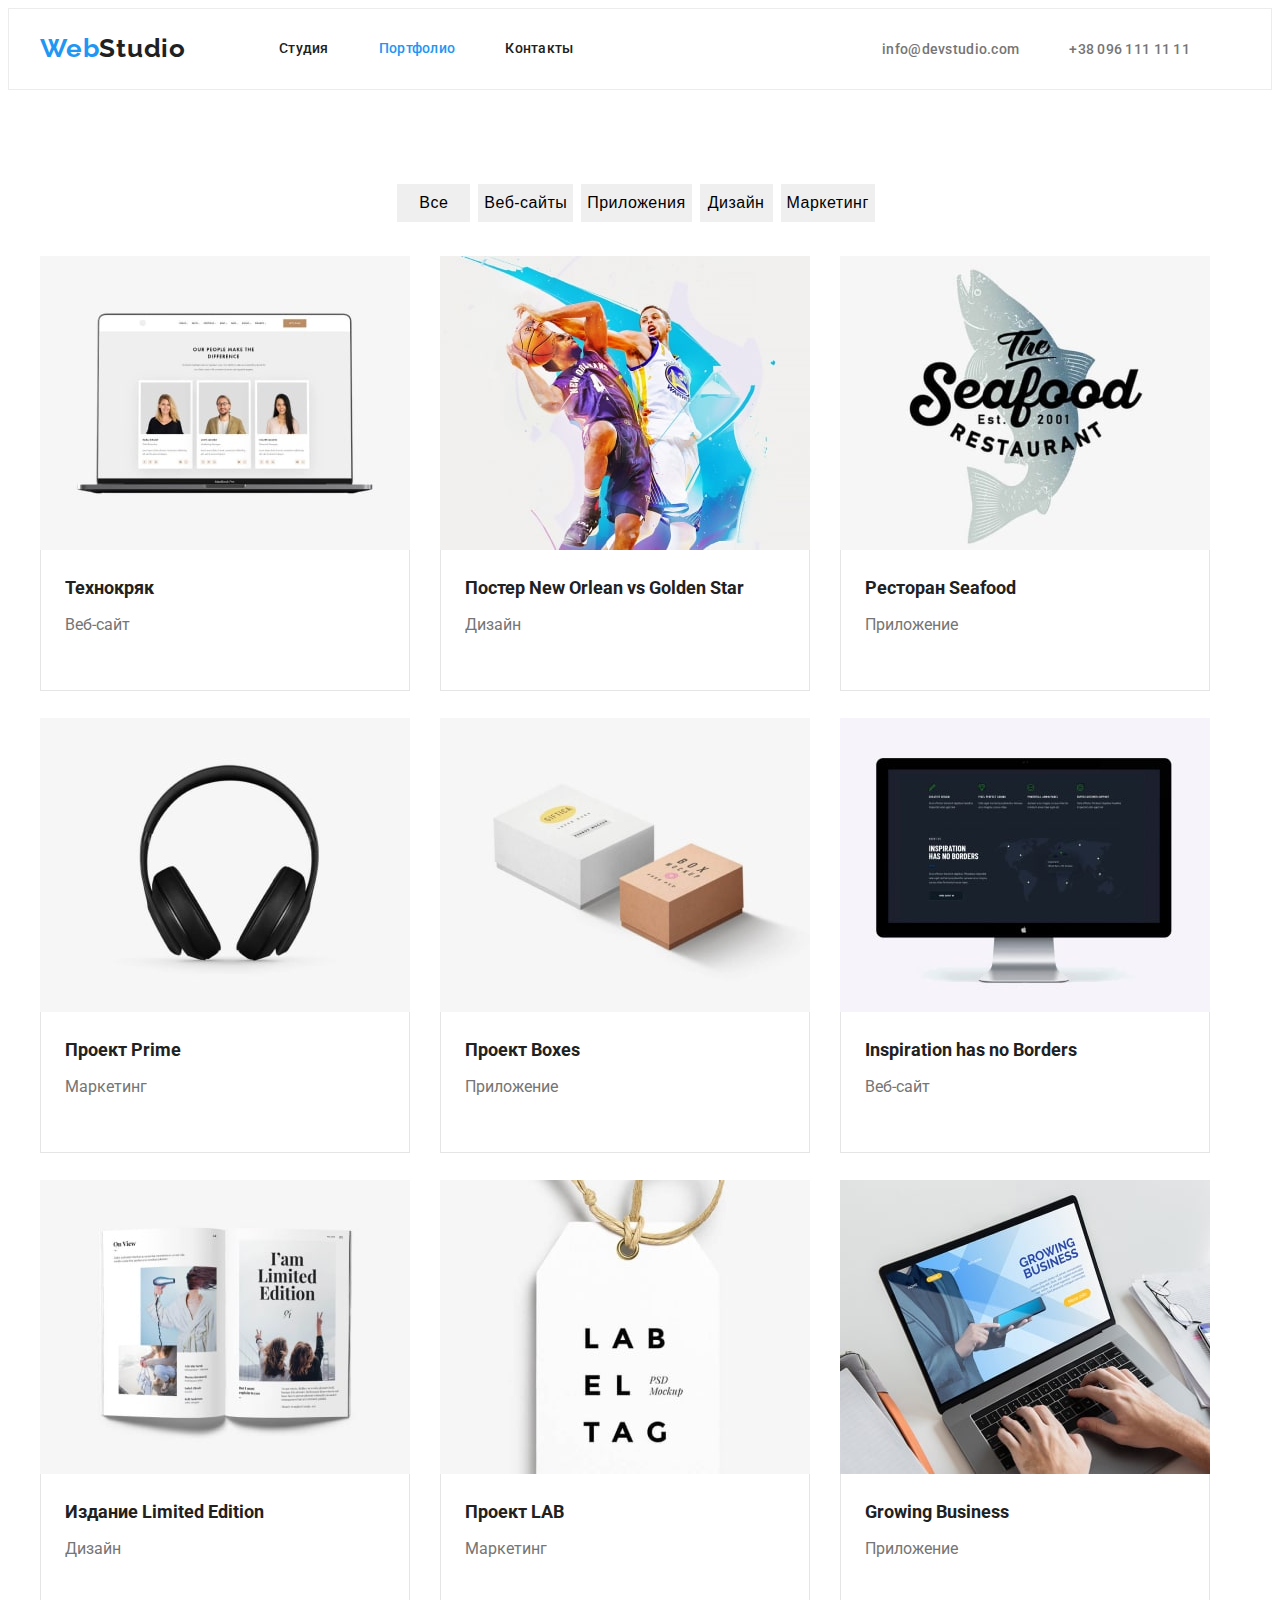
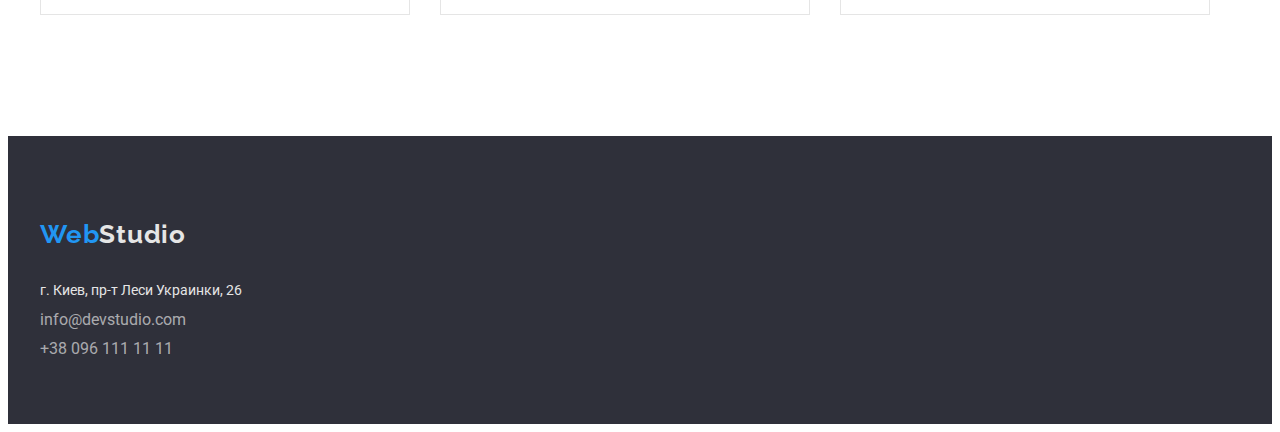
==== commit ab695406: "+main portfolio" ====
--- a/portfolio.html
+++ b/portfolio.html
@@ -50,48 +50,48 @@
                 <ul class="list  list-foto">
                     <li class="item-foto">
                         <img src="./images/images-portfolio/technokriak-min.jpg" alt="Технокряк" width="370" />
-                        <h2 class="title-foto">Технокряк</h2>
-                        <p class="text-foto">Веб-сайт</p>
+                        <div class="title-border"><h2 class="title-foto">Технокряк</h2>
+                        <p class="text-foto">Веб-сайт</p></div>
                     </li>
                     <li class="item-foto">
                         <img src="./images/images-portfolio/neworlean.jpg" alt="Постер" width="370" />
-                        <h2 class="title-foto" lang="eu">Постер New Orlean vs Golden Star</h2>
-                        <p class="text-foto">Дизайн</p>
+                        <div class="title-border"><h2 class="title-foto" lang="eu">Постер New Orlean vs Golden Star</h2>
+                        <p class="text-foto">Дизайн</p></div>
                     </li>
                     <li class="item-foto">
                         <img src="./images/images-portfolio/seafood-min.jpg" alt="Ресторан" width="370" />
-                        <h2 class="title-foto" lang="eu">Ресторан Seafood</h2>
-                        <p class="text-foto">Приложение</p>
+                        <div class="title-border"><h2 class="title-foto" lang="eu">Ресторан Seafood</h2>
+                        <p class="text-foto">Приложение</p></div>
                     </li>
                     <li class="item-foto">
                         <img src="./images/images-portfolio/prime-min.jpg" alt="Проект" width="370" />
-                        <h2 class="title-foto" lang="eu">Проект Prime</h2>
-                        <p class="text-foto">Маркетинг</p>
+                        <div class="title-border"> <h2 class="title-foto" lang="eu">Проект Prime</h2>
+                        <p class="text-foto">Маркетинг</p></div>
                     </li>
                     <li class="item-foto">
                         <img src="./images/images-portfolio/boxes.jpg" alt="Проект" width="370" />
-                        <h2 class="title-foto" lang="eu">Проект Boxes</h2>
-                        <p class="text-foto">Приложение</p>
+                        <div class="title-border"> <h2 class="title-foto" lang="eu">Проект Boxes</h2>
+                        <p class="text-foto">Приложение</p></div>
                     </li>
                     <li class="item-foto">
                         <img src="./images/images-portfolio/borders.jpg" alt="У вдохновения нет границ" width="370" />
-                        <h2 class="title-foto" lang="eu">Inspiration has no Borders</h2>
-                        <p class="text-foto">Веб-сайт</p>
+                        <div class="title-border"> <h2 class="title-foto" lang="eu">Inspiration has no Borders</h2>
+                        <p class="text-foto">Веб-сайт</p></div>
                     </li>
                     <li class="item-foto">
                         <img src="./images/images-portfolio/limited.jpg" alt="Издание" width="370" />
-                        <h2 class="title-foto" lang="eu">Издание Limited Edition</h2>
-                        <p class="text-foto">Дизайн</p>
+                        <div class="title-border"> <h2 class="title-foto" lang="eu">Издание Limited Edition</h2>
+                        <p class="text-foto">Дизайн</p></div>
                     </li>
                     <li class="item-foto">
                         <img src="./images/images-portfolio/lab.jpg" alt="Проект" width="370" />
-                        <h2 class="title-foto" lang="eu">Проект LAB</h2>
-                        <p class="text-foto">Маркетинг</p>
+                        <div class="title-border"> <h2 class="title-foto" lang="eu">Проект LAB</h2>
+                        <p class="text-foto">Маркетинг</p></div>
                     </li>
                     <li class="item-foto">
                         <img src="./images/images-portfolio/growing.jpg" alt="Растущий бизнес" width="370" />
-                        <h2 class="title-foto" lang="eu">Growing Business</h2>
-                        <p class="text-foto">Приложение</p>
+                        <div class="title-border"> <h2 class="title-foto" lang="eu">Growing Business</h2>
+                        <p class="text-foto">Приложение</p></div>
                     </li>
                 </ul>
             </section>
--- a/css/styles.css
+++ b/css/styles.css
@@ -5,7 +5,7 @@
   --primary-fon-color: #e5e5e5;
 }
 body {
-  background-color: var(--primary-fon-color);
+  background-color:#ffffff;
   color: var(--primary-text-color);
 
   font-family: Roboto, sans-serif;
@@ -33,6 +33,11 @@
   margin-right: auto;
   width: 1200px;
 
+}
+img {
+  display: block;
+  max-width: 100%;
+  height: auto;
 }
 /*------------HEADER------------------*/
 .visually-hidden {
@@ -45,6 +50,7 @@
   padding: 0;
   overflow: hidden;
 }
+
 .header-logo {
   color: var(--title-text-color);
   font-family: Raleway;
@@ -57,7 +63,6 @@
 
   margin-top: 24px;
   margin-bottom: 25px;
-  margin-left: auto;
   
 
 }
@@ -69,9 +74,8 @@
   margin-left:  93px;;
 }
 .list-header .link-header:not(last-child){
-    margin-right: 50px;
-}
-
+  margin-right: 50px;
+}
 
 .link-header {
   display:block;
@@ -111,6 +115,9 @@
   display:flex;
   align-items: center;
 }
+.header{
+  border: 1px solid #ECECEC;
+}
 .list-contact{
   display:flex;
   margin-left: auto;
@@ -142,8 +149,8 @@
   line-height: 1.16;
   letter-spacing: 0.03em;
 
-  width: 128px;
-  height: 38px;
+  min-width:73px;
+  min-height: 38px;
   margin-right: 8px;
   border: rgba(117, 117, 117, 1);
 }
@@ -153,12 +160,35 @@
   color:#ffffff;
 
 }
-
+.title-border{
+  border: 1px solid var(--primary-fon-color);
+  border-top: none;
+  background-color: white;
+  margin-bottom: 27px;
+  padding-top: 20px;
+  padding-bottom: 20px;
+  padding-left: 24px;
+}
 .title-foto {
   color: var(--title-text-color);
   font-weight: 700;
   font-size: 18px;
   line-height: 2;
+}
+.list-foto{
+  display: flex;
+  flex-wrap: wrap;
+}
+.item-foto{
+  margin-right: 30px;
+  width: 370px;
+}
+.item-foto:nth-child(3n){
+  margin-right: 0;
+}
+.text-foto{
+  margin-top: 4px;
+  margin-bottom: 30px;
 }
 /*---------------------FOOTER----------------------*/
 
@@ -203,7 +233,8 @@
 .hero-container{
   padding-top: 94px;
   padding-bottom: 94px;
-  background-color: #2F303A
+  background-color: #2F303A;
+  max-width: 1600px;
 }
 .title-hero {
   display: block;
@@ -234,21 +265,7 @@
   width: 200px;
   height: 50px;
 }
-.list-foto{
-  display: flex;
-  flex-wrap: wrap;
-}
-.item-foto{
-  margin-right: 30px;
-  
-}
-.title-foto {
-  margin-top: 20px;
-}
-.text-foto{
-  margin-top: 4px;
-  margin-bottom: 30px;
-}
+
 /*---------------INFO----------------*/
 .container-info{
   padding-top: 94px;
@@ -256,10 +273,16 @@
 }
 .list-info{
   display:flex;
-}
-.list-info .item-info:not(last-child) {
-  padding-right: 30px;
-}
+
+}
+.item-info{
+  margin-right: 30px;
+  width: 270px;
+}
+.item-info:nth-child(4){
+  margin-right: 0px;
+}
+
 .title-info{
   padding-bottom: 10px;
 }
@@ -279,6 +302,11 @@
   letter-spacing: 0.03em;
 }
 /*----------WORK----------------*/
+.work-foto{
+  display: block;
+  height: auto;
+  width: 370px;
+}
 .title-work{
   margin-bottom: 50px;
 }
@@ -290,8 +318,11 @@
 .list-work{
   display: flex;
 }
-.item-work:not(last-child){
-  padding-right: 30px;
+.item-work{
+  margin-right: 30px;
+}
+.item-work:nth-child(3n){
+  margin-right: 0px;
 }
 .title-work {
   font-style: normal;
@@ -309,12 +340,16 @@
 .container-team{
   padding-top: 94px;
   padding-bottom: 94px;
+  background-color:  #F5F4FA;
 }
 .list-team{
   display: flex;
 }
 .item-team{
-  padding-right: 30px;
+  margin-right: 30px;
+}
+.item-team:last-child{
+  margin-right: 0;
 }
 .title-team {
   font-style: normal;
@@ -333,8 +368,14 @@
   text-align: center;
   letter-spacing: 0.03em;
   color: #212121;
-
-  margin-top: 30px;
+  margin: 0px;
+}
+.team-border{
+  border: 1px solid var(--primary-fon-color);
+  border-top: none;
+  background-color: white;
+  padding-top: 30px;
+  padding-bottom: 30px;
 }
 .text-team {
   font-style: normal;
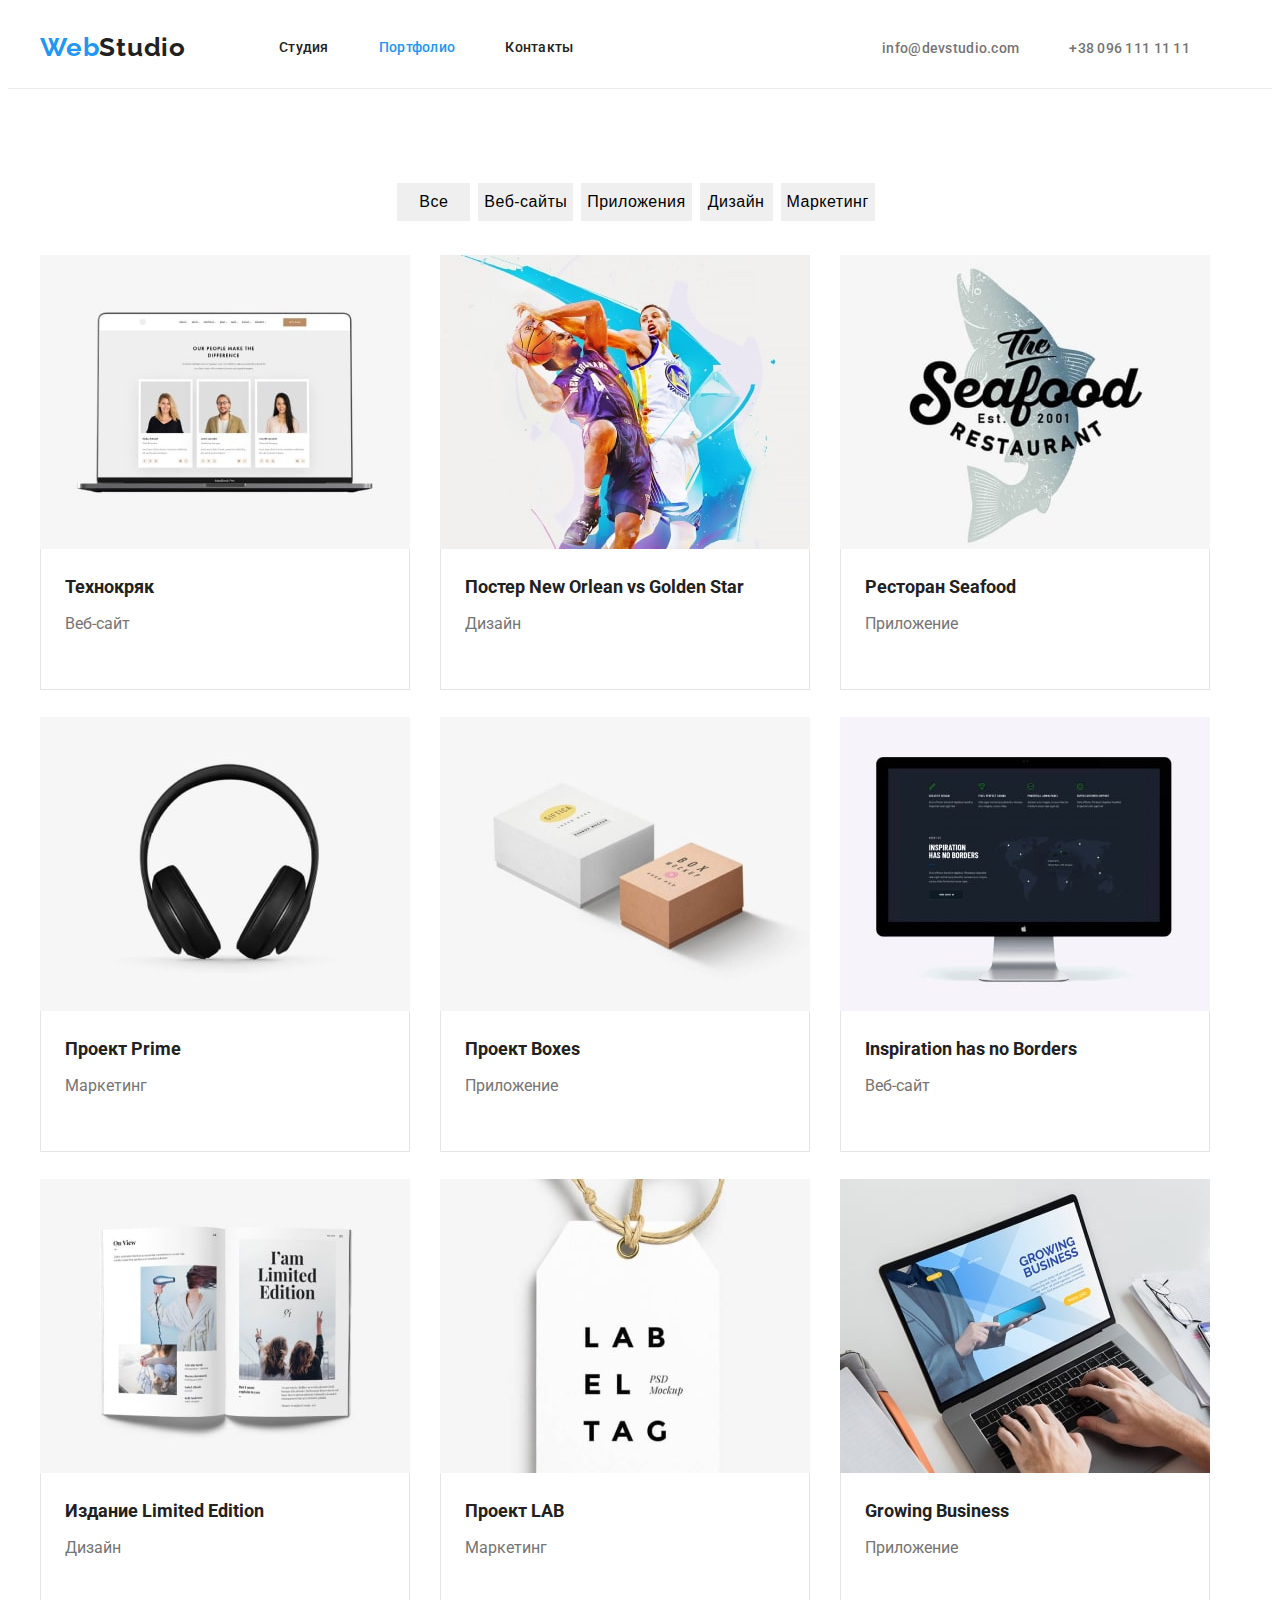
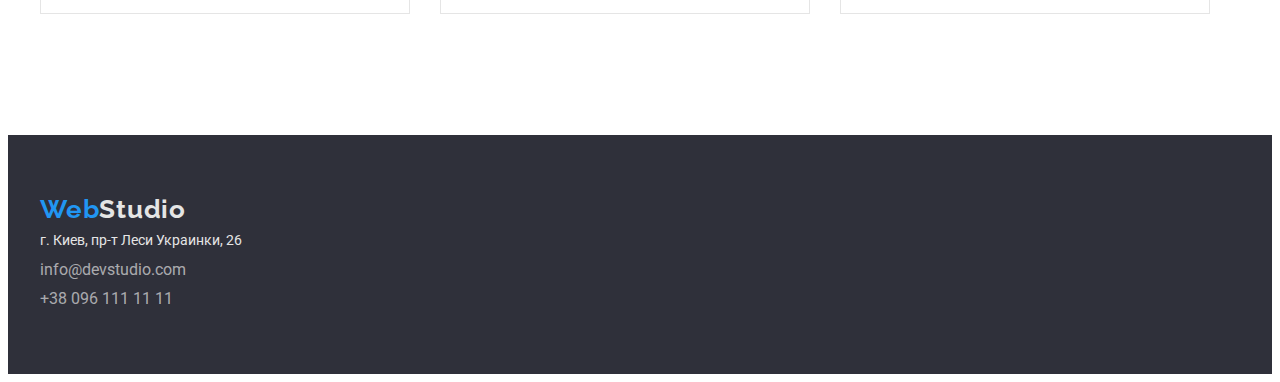
==== commit d23b2293: "+new footer" ====
--- a/portfolio.html
+++ b/portfolio.html
@@ -18,6 +18,7 @@
 </head>
 
 <body>
+    
     <header class="header">
         <div class="container nav-header">
             <a href="./index.html" class="header-logo">
@@ -37,9 +38,10 @@
         </div>
     </header>
     <main>
-        <div class="container filter-container">
+    
             <h1 class="visually-hidden">Фильтр</h1>
             <section>
+            <div class="container filter-container">
                 <ul class="list items-btn ">
                     <li><button type="button" class="btn">Все</button></li>
                     <li><button type="button" class="btn">Веб-сайты</button></li>
@@ -94,8 +96,9 @@
                         <p class="text-foto">Приложение</p></div>
                     </li>
                 </ul>
+            </div>
             </section>
-        </div>
+        
     </main>
 
     <!--футер-->
--- a/css/styles.css
+++ b/css/styles.css
@@ -32,6 +32,8 @@
   margin-left: auto;
   margin-right: auto;
   width: 1200px;
+  padding-left: 15px;
+  padding-right: 15px;
 
 }
 img {
@@ -60,9 +62,6 @@
   letter-spacing: 0.03em;
   text-decoration: none;
   display: block;
-
-  margin-top: 24px;
-  margin-bottom: 25px;
   
 
 }
@@ -90,11 +89,11 @@
   text-decoration: none;
   
 }
-
-.link-header:hover,
-:focus {
-  color: #2196f3;
-}
+.link-header:hover,:focus{
+  color: var(--accent-text-color);
+}
+
+
 .current{
   color: var(--accent-text-color);
 }
@@ -108,7 +107,7 @@
   }
 .link-contact-header:hover,
 :focus {
-  color: #2196f3;
+  color:var(--accent-text-color);
   text-decoration: none;
 }
 .nav-header{
@@ -116,13 +115,13 @@
   align-items: center;
 }
 .header{
-  border: 1px solid #ECECEC;
+  border-bottom:  1px solid #ECECEC;
 }
 .list-contact{
   display:flex;
   margin-left: auto;
 }
-.link-contact-header:not(last-child){
+.link-contact-header {
   margin-right: 50px;
 }
 .link {
@@ -192,10 +191,10 @@
 }
 /*---------------------FOOTER----------------------*/
 
-.footer-container
-{
+.footer{
+  background-color:  #2F303A;
+  padding-bottom: 60px;
   padding-top: 60px;
-  padding-bottom: 60px;
 }
 .accent-text {
   color: var(--accent-text-color);
@@ -217,22 +216,26 @@
   line-height: 1.71;
   font-style: normal;
   text-decoration: none;
+  
 }
 .link-contact {
   font-family: Roboto, sans-serif;
   font-style: normal;
   color:  rgba(255, 255, 255, 0.6);
 }
-.footer {
-  background-color: rgba(47, 48, 58, 1);
-;
+
+.adress-footer{
+  margin-top: 20px
+}
+.contact-footer{
+  margin-top: 4px;
 }
 
 /*------------------HERO----------------*/
 
 .hero-container{
-  padding-top: 94px;
-  padding-bottom: 94px;
+  padding-top: 200px;
+  padding-bottom: 200px;
   background-color: #2F303A;
   max-width: 1600px;
 }
@@ -307,9 +310,7 @@
   height: auto;
   width: 370px;
 }
-.title-work{
-  margin-bottom: 50px;
-}
+
 .container-work{
   padding-top: 94px;
   padding-bottom: 94px;
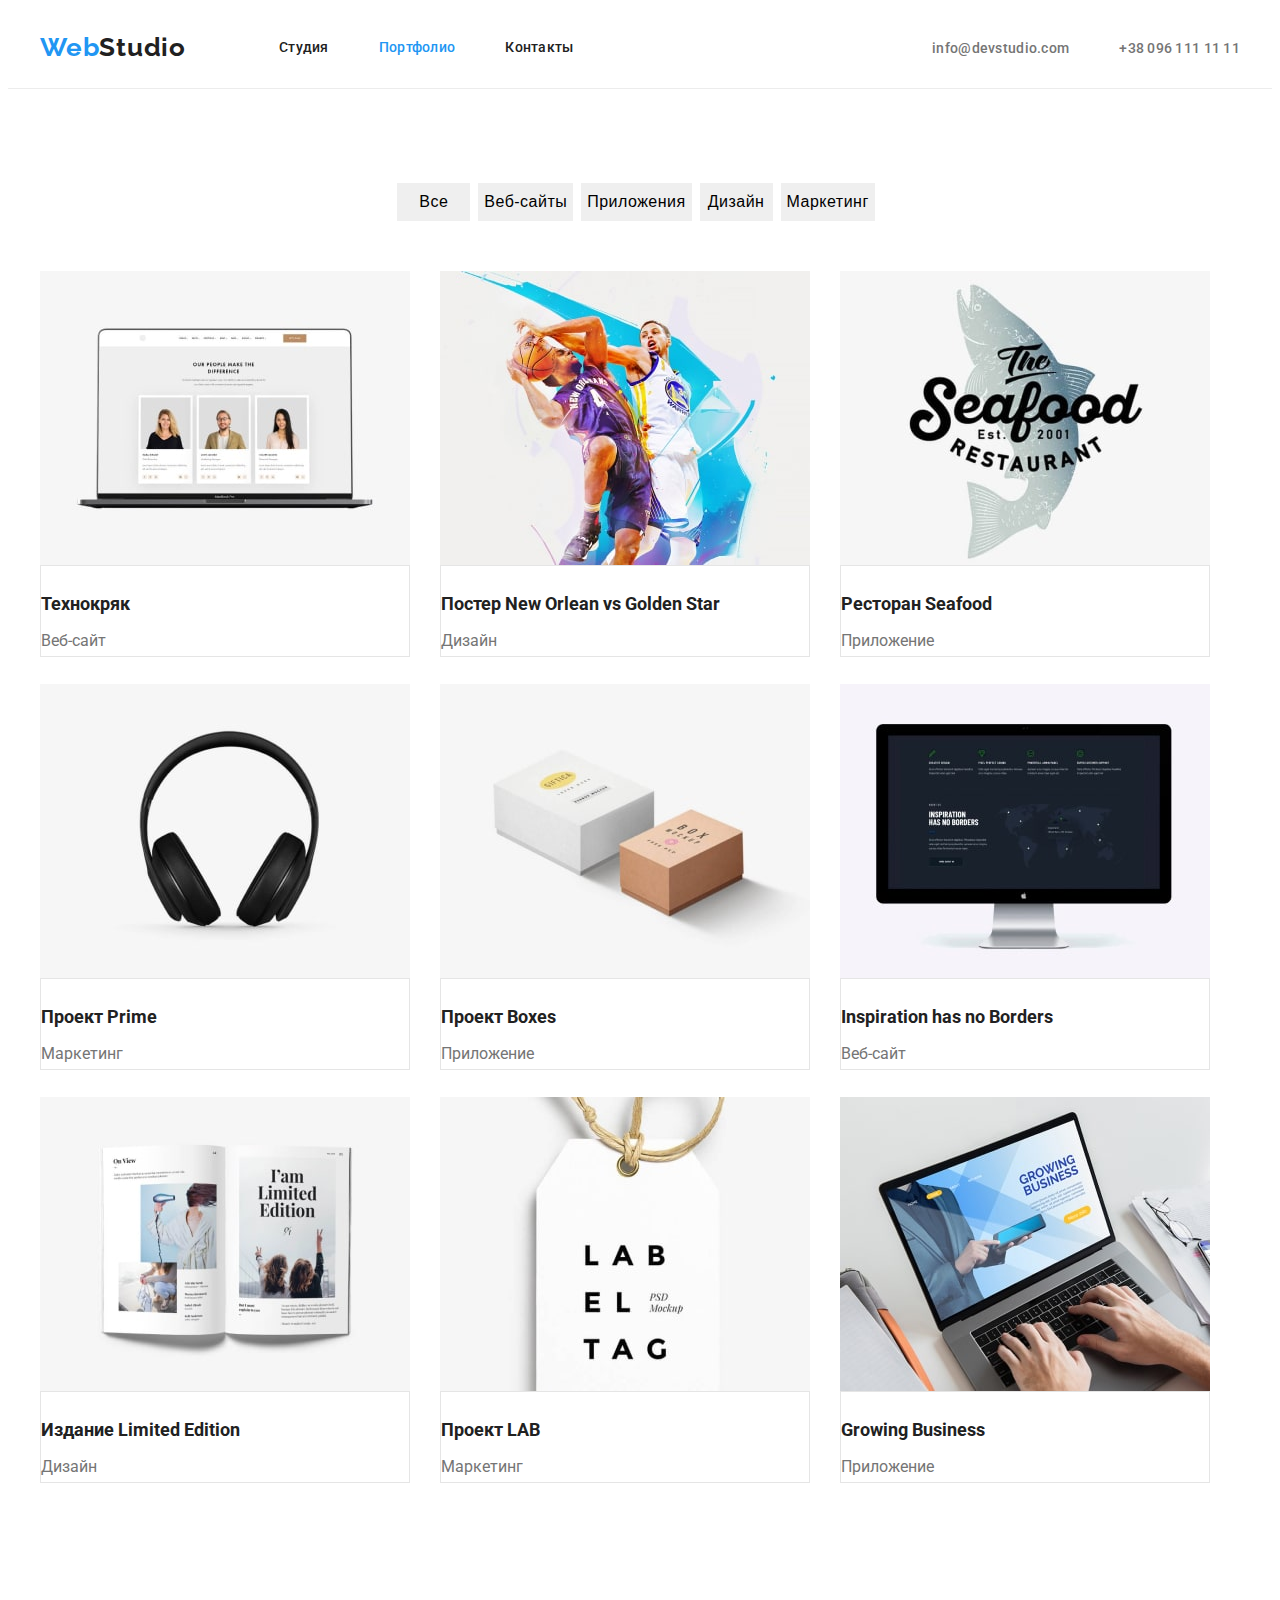
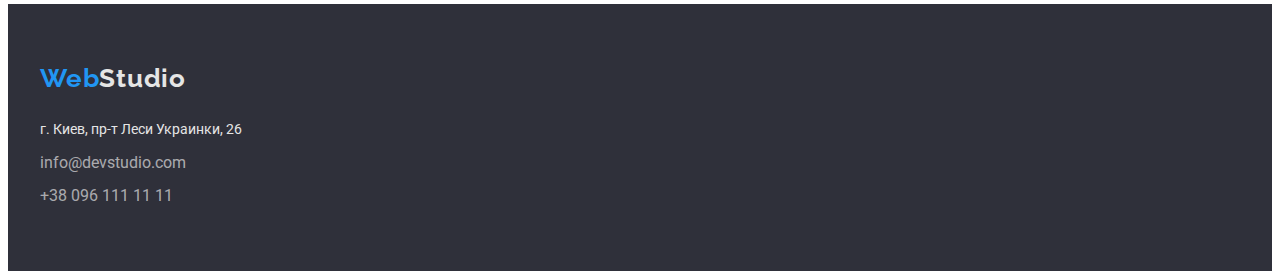
==== commit 62ce0856: "+" ====
--- a/portfolio.html
+++ b/portfolio.html
@@ -26,21 +26,21 @@
             </a>
             <nav class="header-nav">
                 <ul class="list list-header">
-                    <li> <a class="link link-header" href="./index.html">Студия</a></li>
-                    <li> <a class="link link-header current" href="./portfolio.html">Портфолио</a></li>
-                    <li> <a class="link link-header" href="">Контакты</a></li>
+                    <li class="item-header"> <a class="link link-header" href="./index.html">Студия</a></li>
+                    <li class="item-header"> <a class="link link-header current" href="./portfolio.html">Портфолио</a></li>
+                    <li class="item-header"> <a class="link link-header" href="">Контакты</a></li>
                 </ul>
             </nav>
             <ul class="list list-contact">
-                <li><a class="link link-contact-header" href="mailto:info@example.com">info@devstudio.com</a></li>
-                <li><a class="link link-contact-header" href="tel:+380991111111">+38 096 111 11 11</a></li>
+                <li class="item-link-header"><a class="link link-contact-header" href="mailto:info@example.com">info@devstudio.com</a></li>
+                <li class="item-link-header"><a class="link link-contact-header" href="tel:+380991111111">+38 096 111 11 11</a></li>
             </ul>
         </div>
     </header>
     <main>
     
             <h1 class="visually-hidden">Фильтр</h1>
-            <section>
+            <section class="section-portfolio" >
             <div class="container filter-container">
                 <ul class="list items-btn ">
                     <li><button type="button" class="btn">Все</button></li>
@@ -109,11 +109,11 @@
             </a>
             <address>
                 <ul class="list list-address">
-                    <li><a class="link-address" href="https://goo.gl/maps/5wdSebTPjXSbWdhW7">г. Киев, пр-т Леси
+                    <li class="adress-footer"><a class="link-address" href="https://goo.gl/maps/5wdSebTPjXSbWdhW7">г. Киев, пр-т Леси
                             Украинки,
                             26</a> </li>
-                    <li><a class="link link-contact" href="mailto:info@example.com">info@devstudio.com</a></li>
-                    <li><a class="link link-contact" href="tel:+380991111111">+38 096 111 11 11</a></li>
+                    <li class="contact-footer"><a class="link link-contact" href="mailto:info@example.com">info@devstudio.com</a></li>
+                    <li class="contact-footer"><a class="link link-contact" href="tel:+380991111111">+38 096 111 11 11</a></li>
                 </ul>
             </address>
         </div>
--- a/css/styles.css
+++ b/css/styles.css
@@ -72,7 +72,8 @@
   display:flex;
   margin-left:  93px;;
 }
-.list-header .link-header:not(last-child){
+
+.item-header:not(:last-child){
   margin-right: 50px;
 }
 
@@ -89,7 +90,10 @@
   text-decoration: none;
   
 }
-.link-header:hover,:focus{
+.link-header:hover{
+  color: var(--accent-text-color);
+}
+.link-header:focus{
   color: var(--accent-text-color);
 }
 
@@ -105,10 +109,12 @@
     letter-spacing: 0.02em;
     text-decoration: none;
   }
-.link-contact-header:hover,
-:focus {
+.link-contact-header:hover {
   color:var(--accent-text-color);
   text-decoration: none;
+}
+.link-contact-header:focus{
+  color: var(--accent-text-color);
 }
 .nav-header{
   display:flex;
@@ -121,7 +127,7 @@
   display:flex;
   margin-left: auto;
 }
-.link-contact-header {
+.item-link-header:not(:last-child){
   margin-right: 50px;
 }
 .link {
@@ -132,7 +138,7 @@
   list-style: none;
 }
 /*------------main-------------*/
-.filter-container{
+.section-portfolio{
   padding-top: 94px;
   padding-bottom: 94px;
 }
@@ -140,7 +146,7 @@
   display: block;
   display: flex;
   justify-content: center;
-  margin-bottom: 34px;
+  margin-bottom: 50px;
 }
 .btn {
   font-weight: 500;
@@ -153,26 +159,23 @@
   margin-right: 8px;
   border: rgba(117, 117, 117, 1);
 }
-.btn:hover,
-:focus {
-  background-color: var(--accent-text-color);
+.btn:hover {
+  background-color:  var(--accent-text-color);
   color:#ffffff;
-
+}
+.btn:focus{
+  color: var(--accent-text-color);
 }
 .title-border{
   border: 1px solid var(--primary-fon-color);
-  border-top: none;
   background-color: white;
-  margin-bottom: 27px;
-  padding-top: 20px;
-  padding-bottom: 20px;
-  padding-left: 24px;
 }
 .title-foto {
   color: var(--title-text-color);
   font-weight: 700;
   font-size: 18px;
   line-height: 2;
+  margin-top: 20px;
 }
 .list-foto{
   display: flex;
@@ -181,13 +184,14 @@
 .item-foto{
   margin-right: 30px;
   width: 370px;
-}
+  margin-bottom: 27px;
+}
+
 .item-foto:nth-child(3n){
   margin-right: 0;
 }
 .text-foto{
   margin-top: 4px;
-  margin-bottom: 30px;
 }
 /*---------------------FOOTER----------------------*/
 
@@ -195,6 +199,9 @@
   background-color:  #2F303A;
   padding-bottom: 60px;
   padding-top: 60px;
+  max-width: 1600px;
+  margin-left: auto;
+  margin-right: auto;
 }
 .accent-text {
   color: var(--accent-text-color);
@@ -223,6 +230,12 @@
   font-style: normal;
   color:  rgba(255, 255, 255, 0.6);
 }
+.link-contact:focus{
+  color: var(--accent-text-color);
+}
+.link-contact:hover{
+  color: var(--accent-text-color);
+}
 
 .adress-footer{
   margin-top: 20px
@@ -232,12 +245,13 @@
 }
 
 /*------------------HERO----------------*/
-
-.hero-container{
+.hero{
   padding-top: 200px;
   padding-bottom: 200px;
   background-color: #2F303A;
-  max-width: 1600px;
+  margin-left: auto;
+  margin-right: auto;
+  width: 1600px;
 }
 .title-hero {
   display: block;
@@ -270,7 +284,7 @@
 }
 
 /*---------------INFO----------------*/
-.container-info{
+.info{
   padding-top: 94px;
   padding-bottom: 94px;
 }
@@ -311,7 +325,7 @@
   width: 370px;
 }
 
-.container-work{
+.work{
   padding-top: 94px;
   padding-bottom: 94px;
 
@@ -338,10 +352,13 @@
 .title-team{
   margin-bottom:50px;
 }
-.container-team{
+.team{
   padding-top: 94px;
   padding-bottom: 94px;
   background-color:  #F5F4FA;
+  margin-left: auto;
+  margin-right: auto;
+  max-width: 1600px;
 }
 .list-team{
   display: flex;
